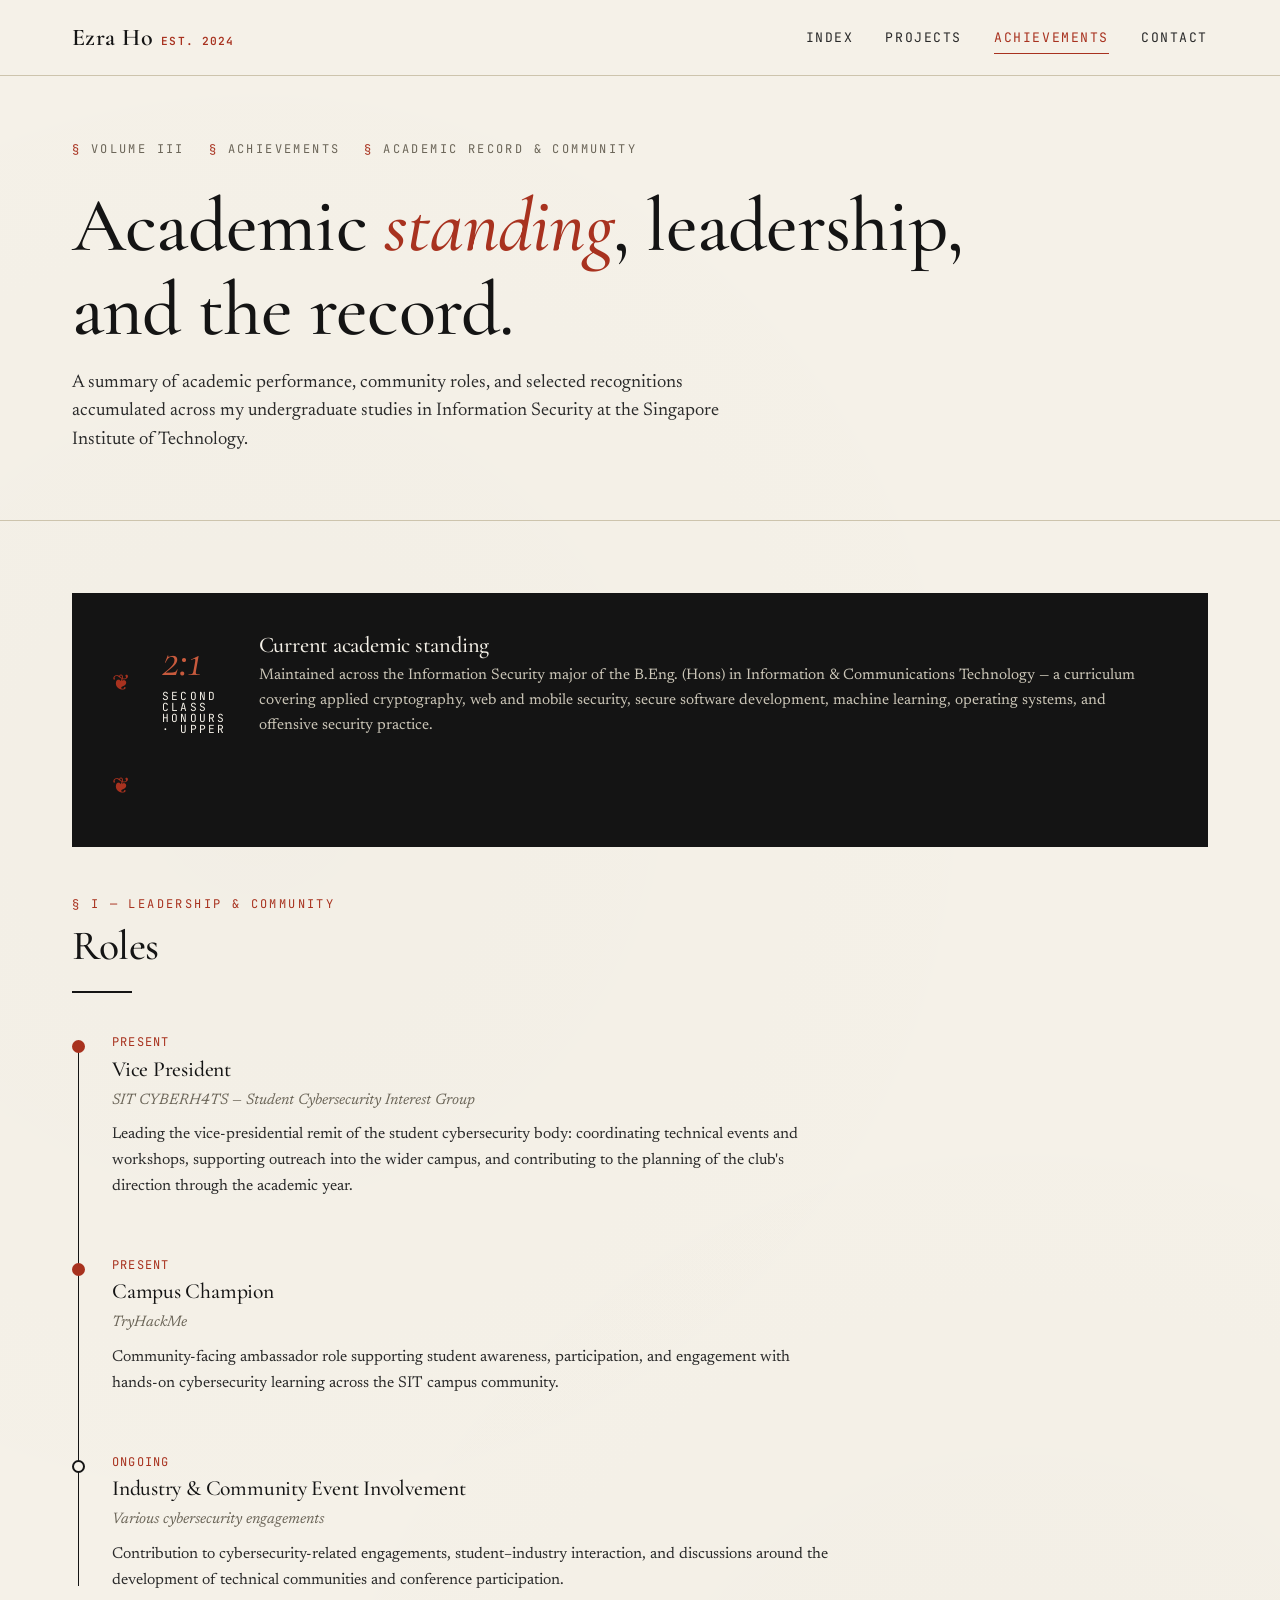
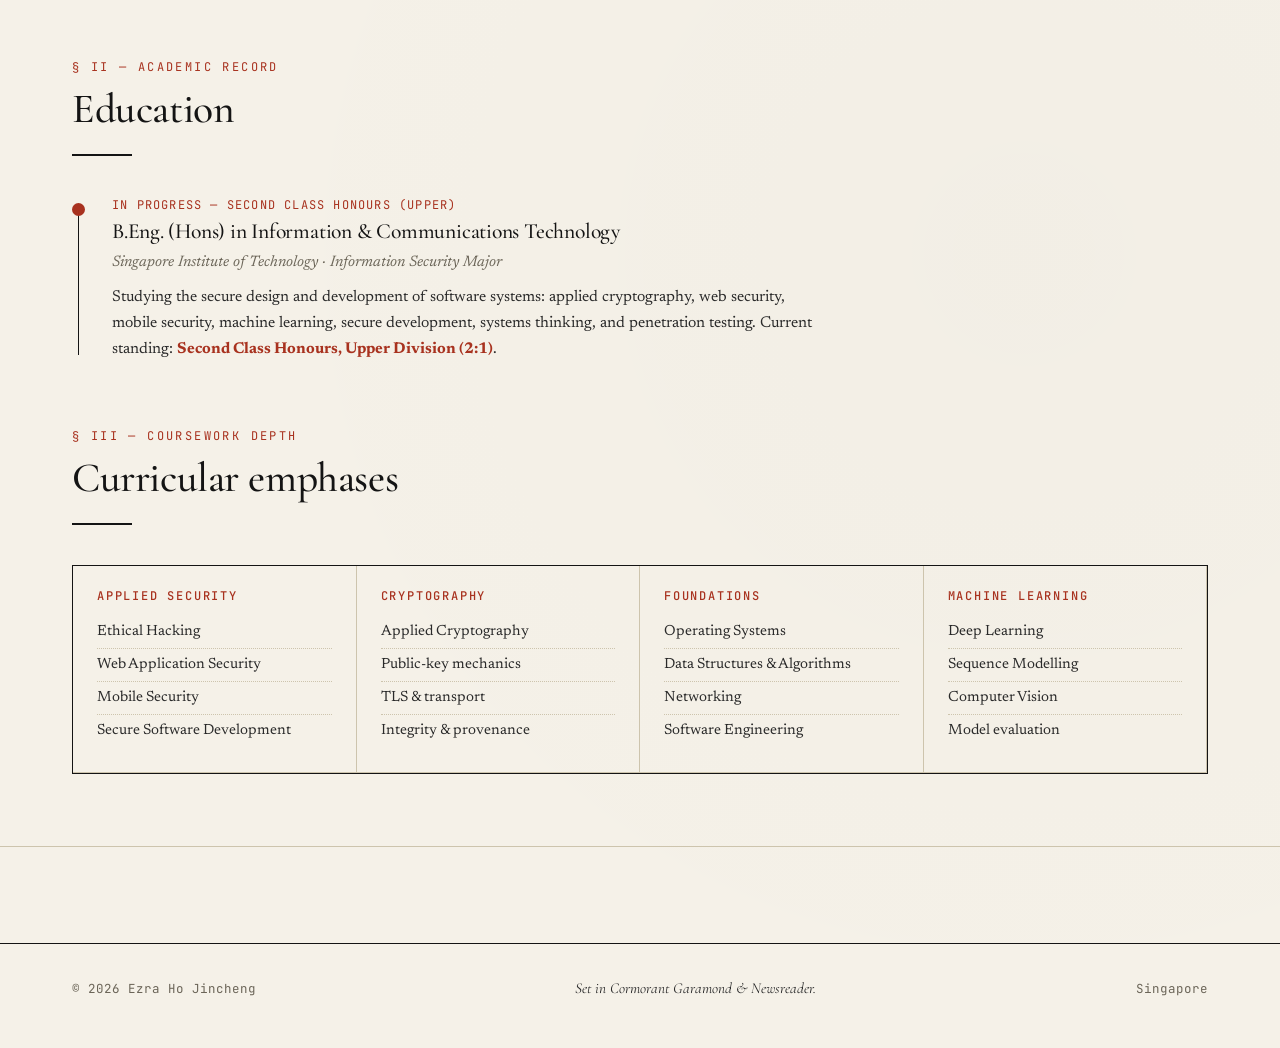
==== achievements.html @ 15d14b70 "Add files via upload" ====
<!DOCTYPE html>
<html lang="en">
<head>
  <meta charset="UTF-8" />
  <meta name="viewport" content="width=device-width, initial-scale=1.0" />
  <title>Achievements — Ezra Ho Jincheng</title>
  <meta name="description" content="Academic record, leadership roles, and community involvement — Ezra Ho Jincheng, Information Security undergraduate at the Singapore Institute of Technology." />

  <link rel="preconnect" href="https://fonts.googleapis.com">
  <link rel="preconnect" href="https://fonts.gstatic.com" crossorigin>
  <link href="https://fonts.googleapis.com/css2?family=Cormorant+Garamond:ital,wght@0,400;0,500;0,600;1,400;1,500&family=Newsreader:ital,wght@0,400;0,500;1,400&family=JetBrains+Mono:wght@400;500&display=swap" rel="stylesheet">
  <link rel="stylesheet" href="styles.css" />
</head>
<body>

  <header class="site-header">
    <div class="nav-wrap">
      <a class="brand" href="index.html">
        Ezra Ho <span class="brand-mark">EST. 2024</span>
      </a>
      <button class="nav-toggle" aria-label="Toggle navigation">MENU</button>
      <nav class="site-nav" id="siteNav">
        <a href="index.html">Index</a>
        <a href="projects.html">Projects</a>
        <a href="achievements.html" class="active">Achievements</a>
        <a href="contact.html">Contact</a>
      </nav>
    </div>
  </header>

  <main>

    <section class="page-top">
      <div class="container">
        <div class="meta rise rise-1">
          <span>Volume III</span>
          <span>Achievements</span>
          <span>Academic Record &amp; Community</span>
        </div>
        <h1 class="rise rise-2">Academic <em style="color:var(--accent);font-style:italic;">standing</em>, leadership, and the record.</h1>
        <p class="lede rise rise-3">
          A summary of academic performance, community roles, and selected recognitions accumulated across my undergraduate studies in Information Security at the Singapore Institute of Technology.
        </p>
      </div>
    </section>

    <section class="section">
      <div class="container">

        <div class="honours rise rise-1">
          <div class="grade">
            2:1
            <small>Second Class Honours · Upper</small>
          </div>
          <div class="honours-copy">
            <h3>Current academic standing</h3>
            <p>Maintained across the Information Security major of the B.Eng. (Hons) in Information &amp; Communications Technology — a curriculum covering applied cryptography, web and mobile security, secure software development, machine learning, operating systems, and offensive security practice.</p>
          </div>
        </div>

        <div class="section-heading" style="margin-top:3rem;">
          <p class="section-label">§ I — Leadership &amp; Community</p>
          <h2>Roles</h2>
          <div class="rule"></div>
        </div>

        <div class="timeline">

          <article class="timeline-item accent">
            <p class="date">Present</p>
            <h3>Vice President</h3>
            <p class="org">SIT CYBERH4TS — Student Cybersecurity Interest Group</p>
            <p>Leading the vice-presidential remit of the student cybersecurity body: coordinating technical events and workshops, supporting outreach into the wider campus, and contributing to the planning of the club's direction through the academic year.</p>
          </article>

          <article class="timeline-item accent">
            <p class="date">Present</p>
            <h3>Campus Champion</h3>
            <p class="org">TryHackMe</p>
            <p>Community-facing ambassador role supporting student awareness, participation, and engagement with hands-on cybersecurity learning across the SIT campus community.</p>
          </article>

          <article class="timeline-item">
            <p class="date">Ongoing</p>
            <h3>Industry &amp; Community Event Involvement</h3>
            <p class="org">Various cybersecurity engagements</p>
            <p>Contribution to cybersecurity-related engagements, student–industry interaction, and discussions around the development of technical communities and conference participation.</p>
          </article>

        </div>

        <div class="section-heading" style="margin-top:4rem;">
          <p class="section-label">§ II — Academic Record</p>
          <h2>Education</h2>
          <div class="rule"></div>
        </div>

        <div class="timeline">

          <article class="timeline-item accent">
            <p class="date">In progress — Second Class Honours (Upper)</p>
            <h3>B.Eng. (Hons) in Information &amp; Communications Technology</h3>
            <p class="org">Singapore Institute of Technology · Information Security Major</p>
            <p>Studying the secure design and development of software systems: applied cryptography, web security, mobile security, machine learning, secure development, systems thinking, and penetration testing. Current standing: <strong style="color:var(--accent);">Second Class Honours, Upper Division (2:1)</strong>.</p>
          </article>

        </div>

        <div class="section-heading" style="margin-top:4rem;">
          <p class="section-label">§ III — Coursework Depth</p>
          <h2>Curricular emphases</h2>
          <div class="rule"></div>
        </div>

        <div class="skills-grid">
          <div class="skill-block">
            <h4>Applied Security</h4>
            <ul>
              <li>Ethical Hacking</li>
              <li>Web Application Security</li>
              <li>Mobile Security</li>
              <li>Secure Software Development</li>
            </ul>
          </div>
          <div class="skill-block">
            <h4>Cryptography</h4>
            <ul>
              <li>Applied Cryptography</li>
              <li>Public-key mechanics</li>
              <li>TLS &amp; transport</li>
              <li>Integrity &amp; provenance</li>
            </ul>
          </div>
          <div class="skill-block">
            <h4>Foundations</h4>
            <ul>
              <li>Operating Systems</li>
              <li>Data Structures &amp; Algorithms</li>
              <li>Networking</li>
              <li>Software Engineering</li>
            </ul>
          </div>
          <div class="skill-block">
            <h4>Machine Learning</h4>
            <ul>
              <li>Deep Learning</li>
              <li>Sequence Modelling</li>
              <li>Computer Vision</li>
              <li>Model evaluation</li>
            </ul>
          </div>
        </div>

      </div>
    </section>

  </main>

  <footer class="site-footer">
    <div class="footer-wrap">
      <p>© <span id="year"></span> Ezra Ho Jincheng</p>
      <p class="cite">Set in Cormorant Garamond &amp; Newsreader.</p>
      <p>Singapore</p>
    </div>
  </footer>

  <script src="script.js"></script>
</body>
</html>
---- styles.css ----
/* ============================================================
   Ezra Ho Jincheng — Academic Portfolio
   Editorial / research-journal aesthetic
   ============================================================ */

:root {
  /* Palette — warm paper, deep ink, one sharp accent */
  --paper:        #f5f1e8;
  --paper-soft:   #ebe5d4;
  --ink:          #141414;
  --ink-soft:     #2a2a2a;
  --muted:        #6b6558;
  --rule:         #cdc4ad;
  --accent:       #a8321f;   /* oxblood / library-stamp red */
  --accent-soft:  #c85a3d;
  --highlight:    #e8dcc0;

  /* Type */
  --f-display: "Cormorant Garamond", "EB Garamond", Georgia, serif;
  --f-body:    "Newsreader", "Source Serif Pro", Georgia, serif;
  --f-mono:    "JetBrains Mono", "IBM Plex Mono", ui-monospace, monospace;

  --maxw: 1200px;
}

/* ----- Reset ----- */
*, *::before, *::after { box-sizing: border-box; }
html { scroll-behavior: smooth; }
body {
  margin: 0;
  background: var(--paper);
  color: var(--ink);
  font-family: var(--f-body);
  font-size: 17px;
  line-height: 1.65;
  -webkit-font-smoothing: antialiased;
  text-rendering: optimizeLegibility;
  /* subtle paper grain */
  background-image:
    radial-gradient(circle at 20% 30%, rgba(0,0,0,0.012) 0%, transparent 40%),
    radial-gradient(circle at 80% 70%, rgba(0,0,0,0.012) 0%, transparent 40%);
}

a { color: var(--ink); text-decoration: none; }
a:hover { color: var(--accent); }

h1, h2, h3, h4 {
  font-family: var(--f-display);
  font-weight: 500;
  letter-spacing: -0.01em;
  line-height: 1.1;
  margin: 0 0 0.5em;
}
h1 { font-size: clamp(2.6rem, 6vw, 4.8rem); }
h2 { font-size: clamp(1.9rem, 3.5vw, 2.6rem); }
h3 { font-size: 1.35rem; }

p { margin: 0 0 1em; }

.container {
  max-width: var(--maxw);
  margin: 0 auto;
  padding: 0 2rem;
}

/* ----- Header / Nav ----- */
.site-header {
  border-bottom: 1px solid var(--rule);
  background: var(--paper);
  position: sticky;
  top: 0;
  z-index: 50;
  backdrop-filter: saturate(1.1);
}
.nav-wrap {
  display: flex;
  align-items: center;
  justify-content: space-between;
  padding: 1.1rem 2rem;
  max-width: var(--maxw);
  margin: 0 auto;
}
.brand {
  font-family: var(--f-display);
  font-size: 1.5rem;
  font-weight: 600;
  letter-spacing: 0.02em;
  display: flex;
  align-items: baseline;
  gap: 0.5rem;
}
.brand .brand-mark {
  font-family: var(--f-mono);
  font-size: 0.7rem;
  color: var(--accent);
  letter-spacing: 0.1em;
  text-transform: uppercase;
}
.site-nav {
  display: flex;
  gap: 2rem;
  font-family: var(--f-mono);
  font-size: 0.82rem;
  text-transform: uppercase;
  letter-spacing: 0.12em;
}
.site-nav a {
  position: relative;
  padding: 0.25rem 0;
  color: var(--ink-soft);
  transition: color 0.2s;
}
.site-nav a::after {
  content: "";
  position: absolute;
  left: 0; right: 0; bottom: -2px;
  height: 1px;
  background: var(--accent);
  transform: scaleX(0);
  transform-origin: left;
  transition: transform 0.25s ease;
}
.site-nav a:hover::after,
.site-nav a.active::after { transform: scaleX(1); }
.site-nav a.active { color: var(--accent); }

.nav-toggle {
  display: none;
  background: none;
  border: 1px solid var(--rule);
  font-family: var(--f-mono);
  font-size: 0.75rem;
  padding: 0.4rem 0.7rem;
  cursor: pointer;
  color: var(--ink);
}

/* ----- Page frame with marginalia ----- */
main { padding-bottom: 6rem; }

.page-top {
  border-bottom: 1px solid var(--rule);
  padding: 4rem 0 3rem;
}
.page-top .meta {
  font-family: var(--f-mono);
  font-size: 0.75rem;
  text-transform: uppercase;
  letter-spacing: 0.2em;
  color: var(--muted);
  margin-bottom: 1.5rem;
  display: flex;
  gap: 1.5rem;
  flex-wrap: wrap;
}
.page-top .meta span::before {
  content: "§ ";
  color: var(--accent);
}
.page-top h1 {
  max-width: 900px;
  margin-bottom: 1rem;
}
.page-top .lede {
  max-width: 700px;
  font-size: 1.15rem;
  color: var(--ink-soft);
  line-height: 1.55;
}

/* ----- Hero (home page) ----- */
.hero {
  padding: 5rem 0 4rem;
  border-bottom: 1px solid var(--rule);
  position: relative;
  overflow: hidden;
}
.hero::before {
  content: "";
  position: absolute;
  top: 2rem; right: -120px;
  width: 500px; height: 500px;
  background:
    repeating-linear-gradient(
      45deg,
      transparent 0 14px,
      rgba(168, 50, 31, 0.04) 14px 15px
    );
  pointer-events: none;
  z-index: 0;
}
.hero-grid {
  display: grid;
  grid-template-columns: 1.4fr 1fr;
  gap: 4rem;
  align-items: start;
  position: relative;
  z-index: 1;
}
.eyebrow {
  font-family: var(--f-mono);
  font-size: 0.78rem;
  letter-spacing: 0.2em;
  text-transform: uppercase;
  color: var(--accent);
  margin-bottom: 1.5rem;
}
.eyebrow::before {
  content: "— ";
}
.hero h1 {
  margin-bottom: 1.5rem;
  font-weight: 500;
}
.hero h1 em {
  font-style: italic;
  color: var(--accent);
  font-weight: 400;
}
.hero-copy {
  font-size: 1.15rem;
  color: var(--ink-soft);
  max-width: 580px;
  line-height: 1.6;
}
.hero-actions {
  display: flex;
  gap: 0.75rem;
  margin: 2rem 0 2.5rem;
  flex-wrap: wrap;
}

/* ----- Hero side card (specimen sheet) ----- */
.specimen {
  border: 1px solid var(--ink);
  background: var(--paper-soft);
  padding: 2rem;
  position: relative;
  box-shadow: 8px 8px 0 var(--ink);
}
.specimen::before {
  content: "EXHIBIT A";
  position: absolute;
  top: -1px; left: -1px;
  background: var(--ink);
  color: var(--paper);
  font-family: var(--f-mono);
  font-size: 0.7rem;
  letter-spacing: 0.15em;
  padding: 0.35rem 0.8rem;
}
.specimen dl {
  margin: 1.5rem 0 0;
  display: grid;
  grid-template-columns: auto 1fr;
  gap: 0.7rem 1.25rem;
  font-size: 0.92rem;
}
.specimen dt {
  font-family: var(--f-mono);
  font-size: 0.72rem;
  text-transform: uppercase;
  letter-spacing: 0.12em;
  color: var(--muted);
  padding-top: 0.2rem;
}
.specimen dd {
  margin: 0;
  color: var(--ink-soft);
  border-bottom: 1px dotted var(--rule);
  padding-bottom: 0.6rem;
}
.specimen dd:last-child { border-bottom: none; }
.specimen h3 {
  font-family: var(--f-display);
  font-weight: 500;
  font-style: italic;
  margin-bottom: 0.2rem;
}
.specimen .initials {
  font-family: var(--f-display);
  font-size: 3.5rem;
  line-height: 1;
  font-weight: 500;
  color: var(--accent);
  letter-spacing: -0.02em;
}

/* ----- Buttons ----- */
.btn {
  display: inline-flex;
  align-items: center;
  gap: 0.5rem;
  padding: 0.75rem 1.3rem;
  font-family: var(--f-mono);
  font-size: 0.82rem;
  letter-spacing: 0.1em;
  text-transform: uppercase;
  border: 1px solid var(--ink);
  transition: all 0.2s ease;
  cursor: pointer;
}
.btn-primary {
  background: var(--ink);
  color: var(--paper);
}
.btn-primary:hover {
  background: var(--accent);
  border-color: var(--accent);
  color: var(--paper);
  transform: translate(-2px, -2px);
  box-shadow: 4px 4px 0 var(--ink);
}
.btn-secondary {
  background: transparent;
  color: var(--ink);
}
.btn-secondary:hover {
  background: var(--ink);
  color: var(--paper);
  transform: translate(-2px, -2px);
  box-shadow: 4px 4px 0 var(--accent);
}
.btn-arrow::after {
  content: "→";
  font-family: var(--f-body);
}

/* ----- Section utility ----- */
.section {
  padding: 4.5rem 0;
  border-bottom: 1px solid var(--rule);
}
.section.no-rule { border-bottom: none; }
.section-label {
  font-family: var(--f-mono);
  font-size: 0.75rem;
  text-transform: uppercase;
  letter-spacing: 0.2em;
  color: var(--accent);
  margin-bottom: 0.6rem;
}
.section-heading {
  margin-bottom: 2.5rem;
  max-width: 800px;
}
.section-heading .rule {
  width: 60px;
  height: 2px;
  background: var(--ink);
  margin: 1.25rem 0;
}

/* ----- Two column articles ----- */
.two-col {
  display: grid;
  grid-template-columns: 220px 1fr;
  gap: 3rem;
  align-items: start;
}
.two-col .col-label {
  position: sticky;
  top: 6rem;
}
.two-col .col-label .section-label { margin-bottom: 0.4rem; }
.two-col .col-label h2 { font-size: 1.8rem; }
.two-col p:last-child { margin-bottom: 0; }

/* ----- Highlights strip ----- */
.highlights {
  display: grid;
  grid-template-columns: repeat(3, 1fr);
  gap: 0;
  border-top: 1px solid var(--ink);
  border-bottom: 1px solid var(--ink);
  margin: 3rem 0 0;
}
.highlight-item {
  padding: 1.75rem 1.5rem;
  border-right: 1px solid var(--rule);
  position: relative;
}
.highlight-item:last-child { border-right: none; }
.highlight-item .num {
  font-family: var(--f-mono);
  font-size: 0.7rem;
  color: var(--accent);
  letter-spacing: 0.15em;
  display: block;
  margin-bottom: 0.5rem;
}
.highlight-item h3 {
  font-family: var(--f-display);
  font-size: 1.2rem;
  font-weight: 500;
  margin-bottom: 0.25rem;
}
.highlight-item p {
  font-size: 0.92rem;
  color: var(--muted);
  margin: 0;
}

/* ----- Projects ----- */
.project-list {
  display: flex;
  flex-direction: column;
}
.project-row {
  display: grid;
  grid-template-columns: 60px 1fr auto;
  gap: 2rem;
  padding: 2rem 0;
  border-bottom: 1px solid var(--rule);
  align-items: baseline;
  transition: background 0.25s ease;
  position: relative;
}
.project-row:hover {
  background: linear-gradient(to right, var(--highlight) 0%, transparent 80%);
}
.project-row:hover .project-title { color: var(--accent); }
.project-row .num {
  font-family: var(--f-mono);
  font-size: 0.8rem;
  color: var(--muted);
  letter-spacing: 0.1em;
}
.project-title {
  font-family: var(--f-display);
  font-size: 1.7rem;
  font-weight: 500;
  margin-bottom: 0.4rem;
  transition: color 0.2s;
}
.project-title .featured-mark {
  font-family: var(--f-mono);
  font-size: 0.65rem;
  letter-spacing: 0.15em;
  color: var(--accent);
  background: var(--highlight);
  padding: 0.2rem 0.55rem;
  vertical-align: middle;
  margin-left: 0.5rem;
  border: 1px solid var(--accent);
}
.project-desc {
  color: var(--ink-soft);
  font-size: 0.98rem;
  max-width: 780px;
  margin-bottom: 0.8rem;
  line-height: 1.55;
}
.project-tags {
  display: flex;
  flex-wrap: wrap;
  gap: 0.4rem;
  font-family: var(--f-mono);
  font-size: 0.72rem;
  color: var(--muted);
  text-transform: uppercase;
  letter-spacing: 0.08em;
}
.project-tags span::before {
  content: "#";
  color: var(--accent);
  margin-right: 0.1rem;
}
.project-year {
  font-family: var(--f-mono);
  font-size: 0.8rem;
  color: var(--muted);
  letter-spacing: 0.1em;
  white-space: nowrap;
}

/* ----- Filter bar (projects page) ----- */
.filter-bar {
  display: flex;
  flex-wrap: wrap;
  gap: 0.5rem;
  margin-bottom: 2.5rem;
  padding: 1rem 0;
  border-top: 1px solid var(--rule);
  border-bottom: 1px solid var(--rule);
  align-items: center;
}
.filter-bar .filter-label {
  font-family: var(--f-mono);
  font-size: 0.7rem;
  color: var(--muted);
  letter-spacing: 0.15em;
  text-transform: uppercase;
  margin-right: 0.5rem;
}
.filter-btn {
  font-family: var(--f-mono);
  font-size: 0.75rem;
  letter-spacing: 0.08em;
  text-transform: uppercase;
  background: transparent;
  border: 1px solid var(--rule);
  padding: 0.35rem 0.75rem;
  color: var(--ink-soft);
  cursor: pointer;
  transition: all 0.18s;
}
.filter-btn:hover { border-color: var(--ink); }
.filter-btn.active {
  background: var(--ink);
  color: var(--paper);
  border-color: var(--ink);
}

/* ----- Timeline / Achievements ----- */
.timeline {
  position: relative;
  padding-left: 2.5rem;
}
.timeline::before {
  content: "";
  position: absolute;
  left: 6px;
  top: 0.5rem;
  bottom: 0.5rem;
  width: 1px;
  background: var(--ink);
}
.timeline-item {
  position: relative;
  padding-bottom: 2.5rem;
}
.timeline-item:last-child { padding-bottom: 0; }
.timeline-item::before {
  content: "";
  position: absolute;
  left: -2.5rem;
  top: 0.45rem;
  width: 13px;
  height: 13px;
  background: var(--paper);
  border: 2px solid var(--ink);
  border-radius: 50%;
}
.timeline-item.accent::before {
  background: var(--accent);
  border-color: var(--accent);
}
.timeline-item .date {
  font-family: var(--f-mono);
  font-size: 0.75rem;
  letter-spacing: 0.1em;
  color: var(--accent);
  text-transform: uppercase;
  margin-bottom: 0.3rem;
}
.timeline-item h3 {
  font-family: var(--f-display);
  font-weight: 500;
  margin-bottom: 0.4rem;
}
.timeline-item .org {
  font-style: italic;
  color: var(--muted);
  font-size: 0.95rem;
  margin-bottom: 0.6rem;
}
.timeline-item p {
  color: var(--ink-soft);
  max-width: 720px;
  font-size: 0.98rem;
}

/* ----- Honours banner ----- */
.honours {
  background: var(--ink);
  color: var(--paper);
  padding: 2.5rem;
  position: relative;
  margin: 0 0 3rem;
  display: grid;
  grid-template-columns: auto 1fr auto;
  gap: 2rem;
  align-items: center;
}
.honours::before,
.honours::after {
  content: "❦";
  color: var(--accent);
  font-size: 1.4rem;
}
.honours .grade {
  font-family: var(--f-display);
  font-size: 3rem;
  font-style: italic;
  line-height: 1;
  color: var(--accent-soft);
}
.honours .grade small {
  display: block;
  font-family: var(--f-mono);
  font-size: 0.7rem;
  letter-spacing: 0.2em;
  color: var(--paper);
  text-transform: uppercase;
  margin-top: 0.4rem;
  font-style: normal;
}
.honours-copy h3 {
  color: var(--paper);
  margin-bottom: 0.3rem;
  font-size: 1.4rem;
}
.honours-copy p {
  margin: 0;
  color: var(--paper-soft);
  opacity: 0.85;
  font-size: 0.95rem;
}

/* ----- Skills / Focus areas ----- */
.skills-grid {
  display: grid;
  grid-template-columns: repeat(auto-fit, minmax(240px, 1fr));
  gap: 0;
  border: 1px solid var(--ink);
  margin-top: 2rem;
}
.skill-block {
  padding: 1.5rem;
  border-right: 1px solid var(--rule);
  border-bottom: 1px solid var(--rule);
}
.skill-block h4 {
  font-family: var(--f-mono);
  font-size: 0.75rem;
  letter-spacing: 0.15em;
  text-transform: uppercase;
  color: var(--accent);
  margin-bottom: 0.8rem;
}
.skill-block ul {
  list-style: none;
  margin: 0;
  padding: 0;
  font-size: 0.92rem;
  color: var(--ink-soft);
}
.skill-block li {
  padding: 0.25rem 0;
  border-bottom: 1px dotted var(--rule);
}
.skill-block li:last-child { border-bottom: none; }

/* ----- Contact ----- */
.contact-grid {
  display: grid;
  grid-template-columns: 1fr 1fr;
  gap: 0;
  border: 1px solid var(--ink);
  margin-top: 2rem;
}
.contact-card {
  padding: 2.5rem;
  border-right: 1px solid var(--ink);
  position: relative;
  transition: background 0.2s;
}
.contact-card:last-child { border-right: none; }
.contact-card:hover { background: var(--paper-soft); }
.contact-card .platform {
  font-family: var(--f-mono);
  font-size: 0.72rem;
  letter-spacing: 0.2em;
  text-transform: uppercase;
  color: var(--accent);
  margin-bottom: 0.8rem;
}
.contact-card h3 {
  font-family: var(--f-display);
  font-size: 1.6rem;
  font-style: italic;
  font-weight: 500;
  margin-bottom: 0.5rem;
}
.contact-card .handle {
  font-family: var(--f-mono);
  font-size: 0.9rem;
  color: var(--ink-soft);
  margin-bottom: 1.5rem;
}
.contact-card:hover h3 { color: var(--accent); }

/* ----- Footer ----- */
.site-footer {
  border-top: 1px solid var(--ink);
  padding: 2rem 0;
  background: var(--paper);
}
.footer-wrap {
  display: flex;
  justify-content: space-between;
  align-items: center;
  padding: 0 2rem;
  max-width: var(--maxw);
  margin: 0 auto;
  font-family: var(--f-mono);
  font-size: 0.78rem;
  color: var(--muted);
  letter-spacing: 0.08em;
  flex-wrap: wrap;
  gap: 1rem;
}
.footer-wrap .cite {
  font-family: var(--f-display);
  font-style: italic;
  color: var(--ink-soft);
  font-size: 0.95rem;
  letter-spacing: normal;
}

/* ----- Entrance animation ----- */
@keyframes rise {
  from { opacity: 0; transform: translateY(14px); }
  to { opacity: 1; transform: translateY(0); }
}
.rise { animation: rise 0.7s cubic-bezier(.2,.6,.2,1) both; }
.rise-1 { animation-delay: 0.05s; }
.rise-2 { animation-delay: 0.15s; }
.rise-3 { animation-delay: 0.25s; }
.rise-4 { animation-delay: 0.35s; }
.rise-5 { animation-delay: 0.45s; }

/* ----- Responsive ----- */
@media (max-width: 860px) {
  body { font-size: 16px; }
  .container { padding: 0 1.25rem; }
  .nav-wrap { padding: 1rem 1.25rem; }

  .site-nav {
    position: absolute;
    top: 100%; left: 0; right: 0;
    flex-direction: column;
    gap: 0;
    background: var(--paper);
    border-bottom: 1px solid var(--rule);
    padding: 0.5rem 1.25rem;
    max-height: 0;
    overflow: hidden;
    transition: max-height 0.25s ease;
  }
  .site-nav.open { max-height: 400px; padding: 1rem 1.25rem; }
  .site-nav a { padding: 0.7rem 0; border-bottom: 1px dotted var(--rule); }
  .site-nav a:last-child { border-bottom: none; }
  .nav-toggle { display: block; }

  .hero-grid { grid-template-columns: 1fr; gap: 2.5rem; }
  .hero { padding: 3rem 0 2.5rem; }

  .two-col { grid-template-columns: 1fr; gap: 1.5rem; }
  .two-col .col-label { position: static; }

  .highlights { grid-template-columns: 1fr; }
  .highlight-item { border-right: none; border-bottom: 1px solid var(--rule); }
  .highlight-item:last-child { border-bottom: none; }

  .project-row { grid-template-columns: 40px 1fr; gap: 1rem; padding: 1.5rem 0; }
  .project-year { grid-column: 2; }
  .project-title { font-size: 1.35rem; }

  .honours { grid-template-columns: 1fr; text-align: left; padding: 1.8rem; }
  .honours::before, .honours::after { display: none; }
  .honours .grade { font-size: 2.4rem; }

  .contact-grid { grid-template-columns: 1fr; }
  .contact-card { border-right: none; border-bottom: 1px solid var(--ink); }
  .contact-card:last-child { border-bottom: none; }

  .timeline { padding-left: 1.8rem; }
  .timeline-item::before { left: -1.8rem; }

  .page-top { padding: 2.5rem 0 2rem; }
  .section { padding: 3rem 0; }

  .specimen { box-shadow: 5px 5px 0 var(--ink); }
}
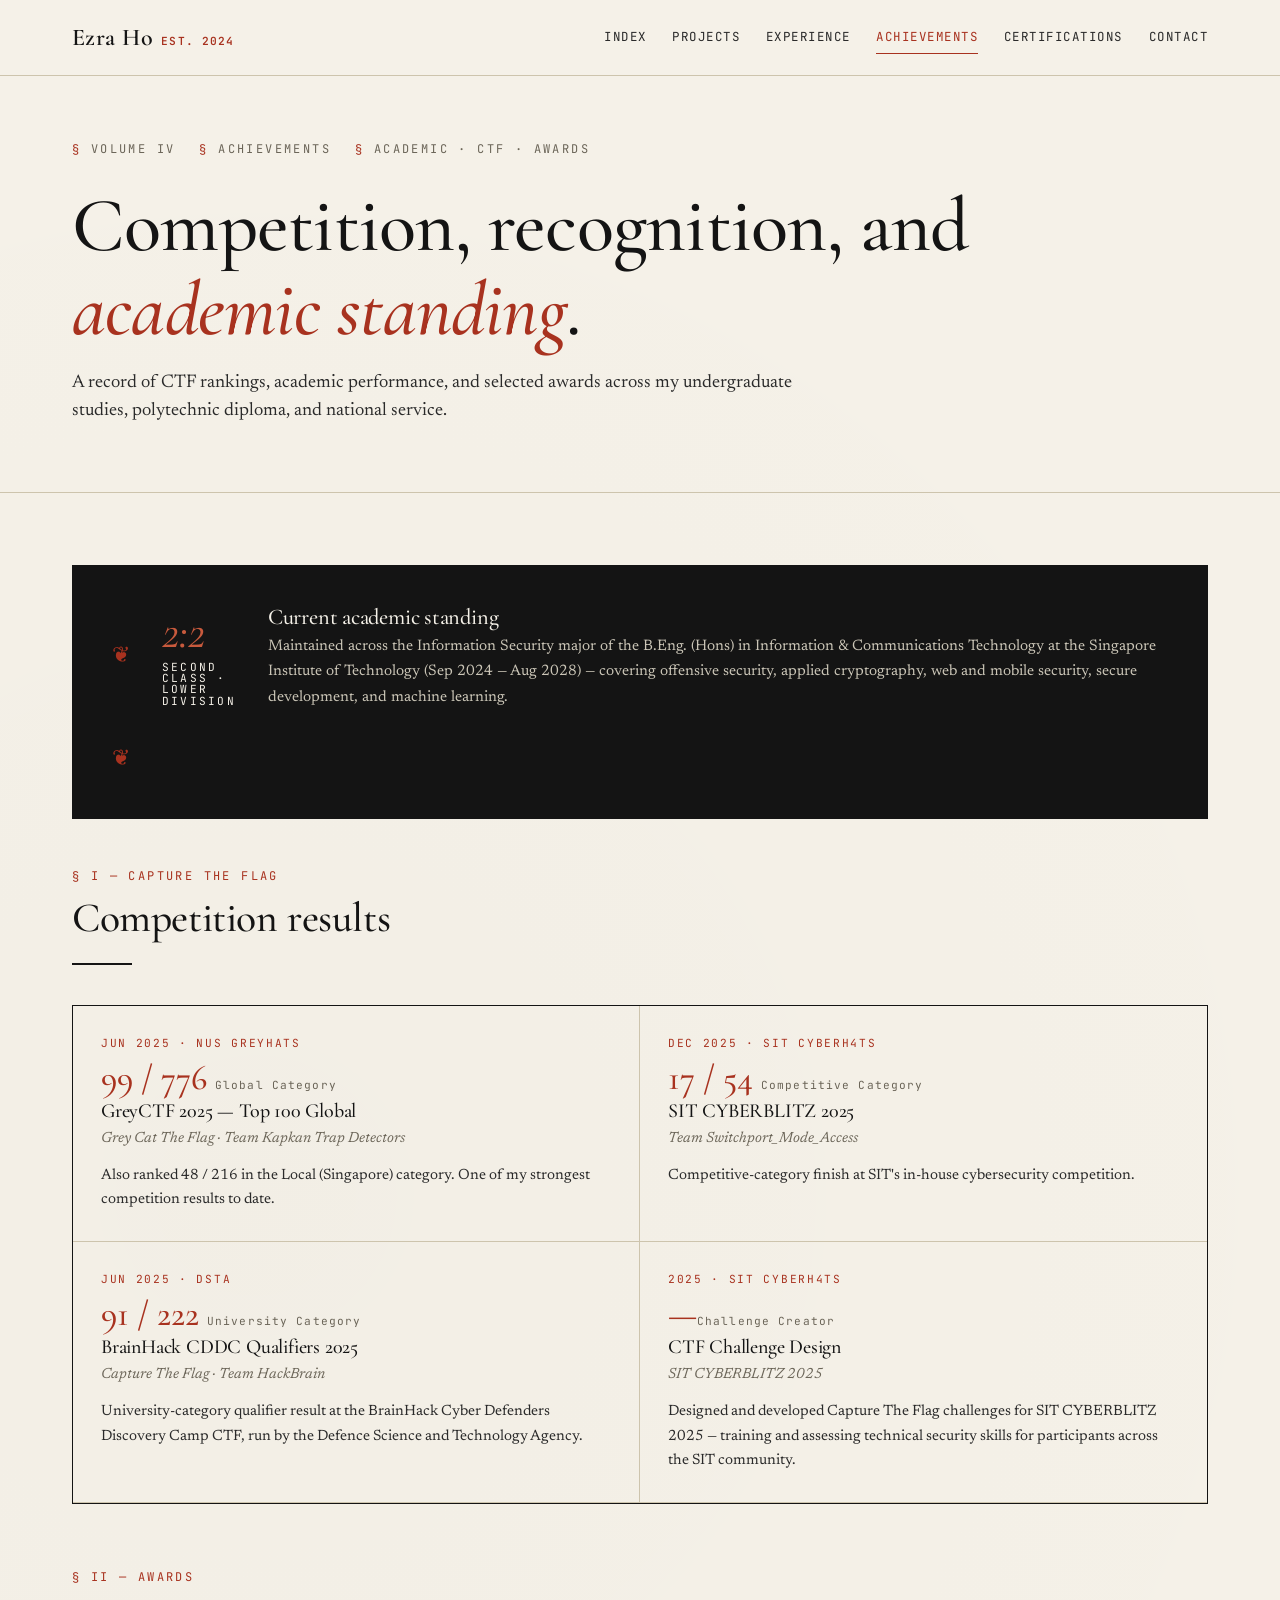
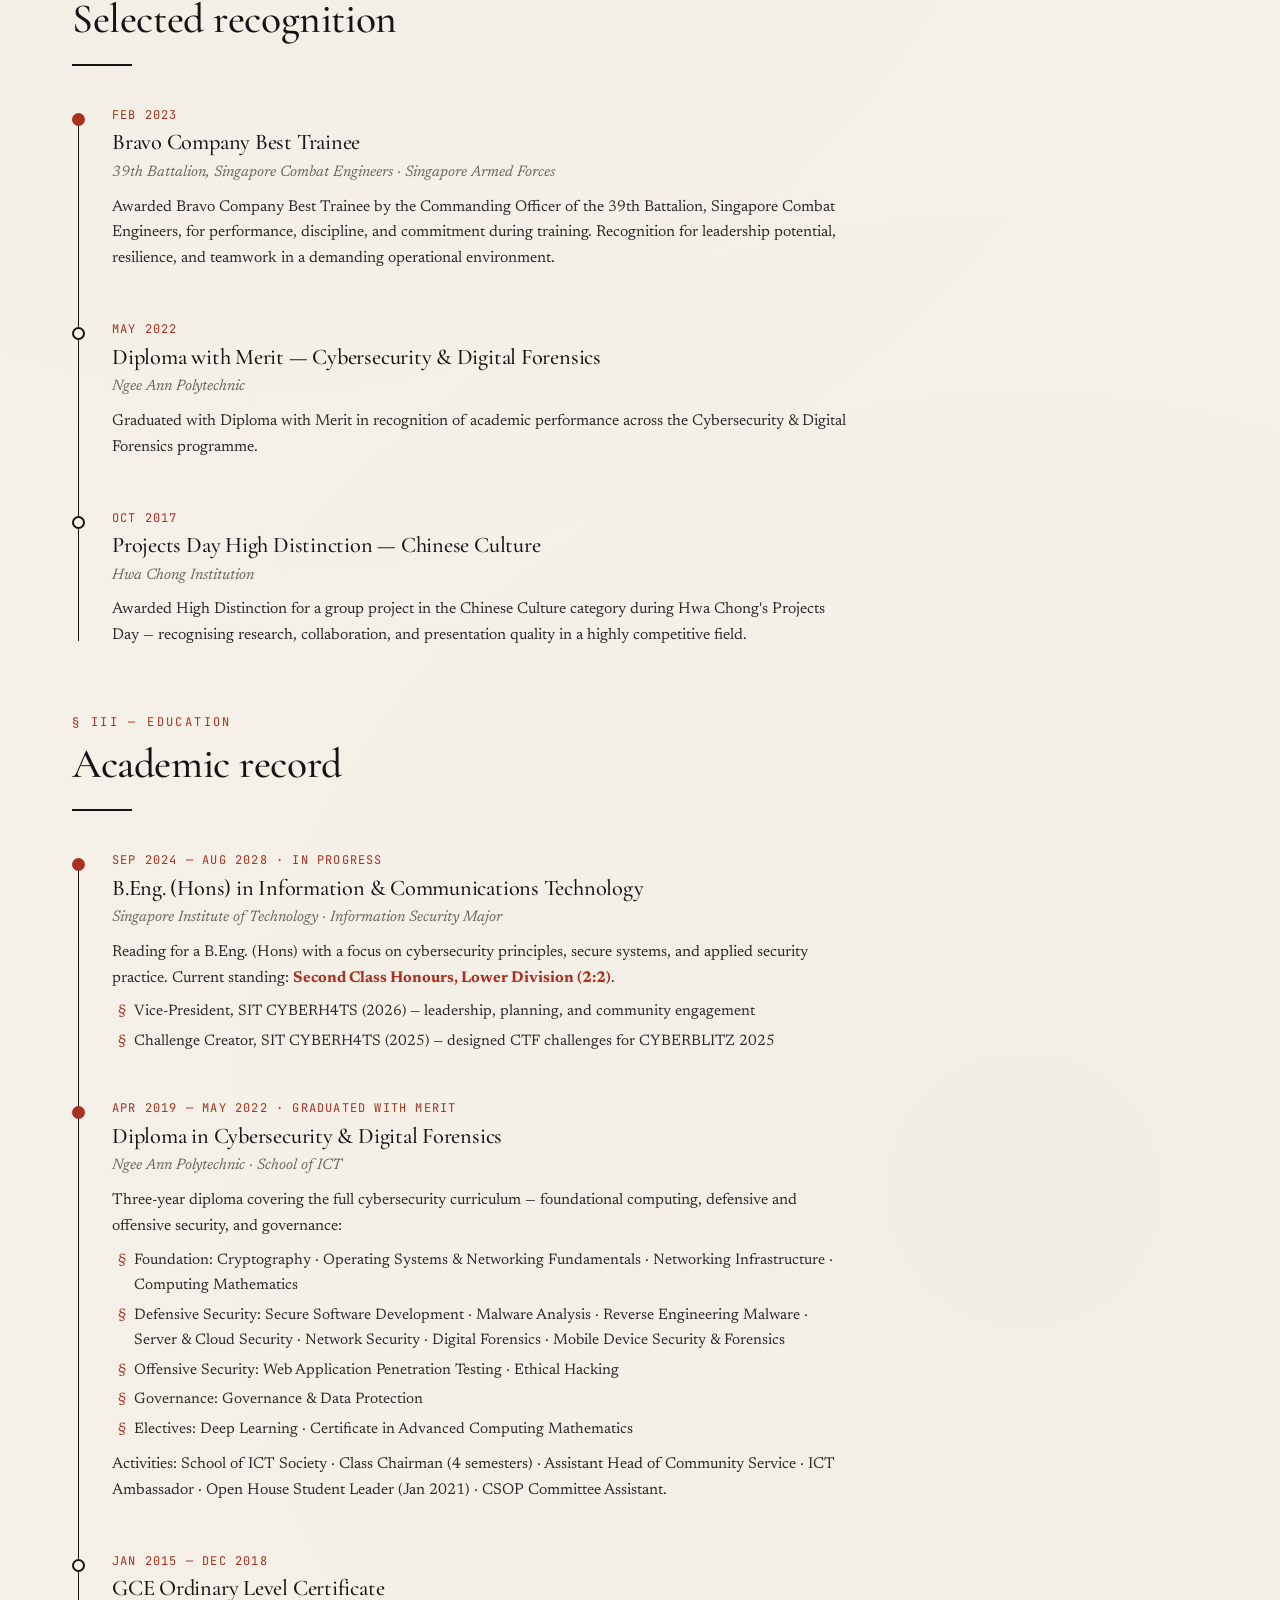
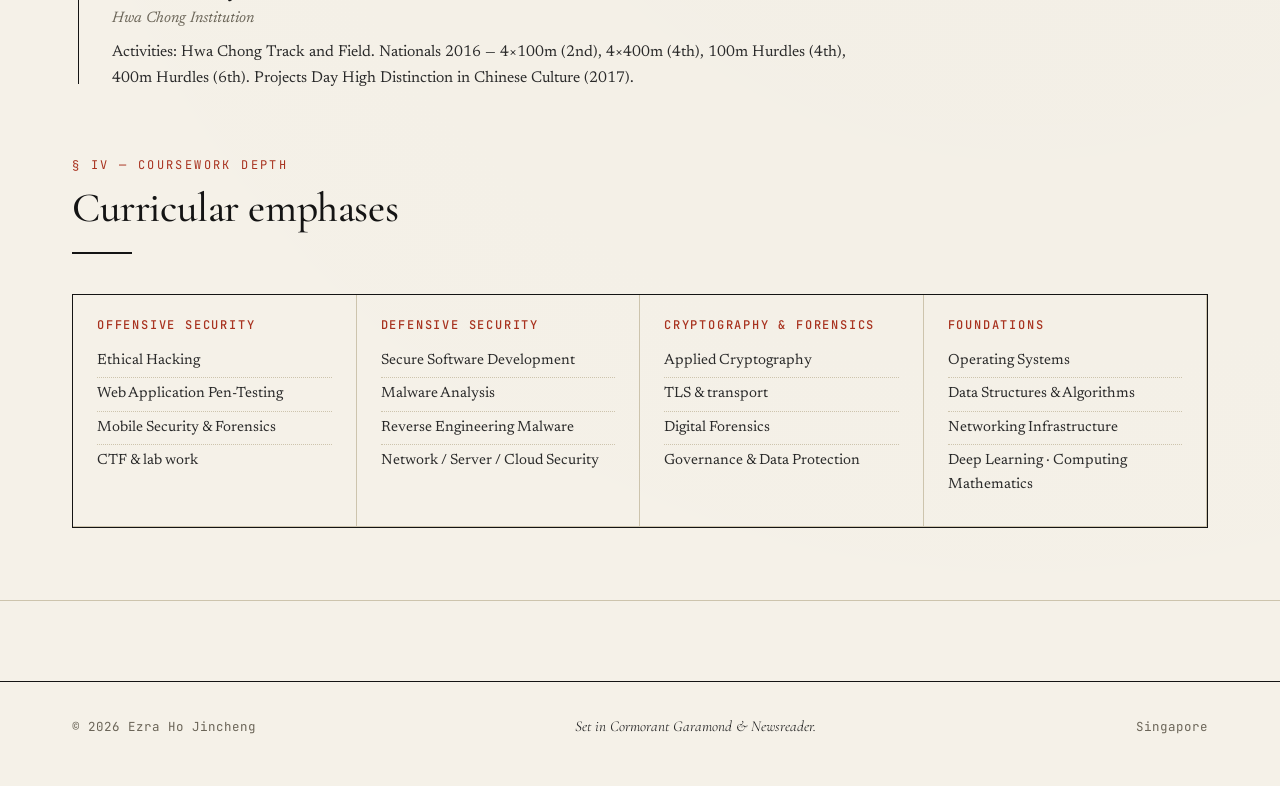
==== commit d40db7c5: "Add files via upload" ====
--- a/achievements.html
+++ b/achievements.html
@@ -4,7 +4,7 @@
   <meta charset="UTF-8" />
   <meta name="viewport" content="width=device-width, initial-scale=1.0" />
   <title>Achievements — Ezra Ho Jincheng</title>
-  <meta name="description" content="Academic record, leadership roles, and community involvement — Ezra Ho Jincheng, Information Security undergraduate at the Singapore Institute of Technology." />
+  <meta name="description" content="CTF rankings, academic record, and awards — Ezra Ho Jincheng. GreyCTF 2025 Top 100 Global, BrainHack CDDC, SIT CYBERBLITZ, Bravo Company Best Trainee, and more." />
 
   <link rel="preconnect" href="https://fonts.googleapis.com">
   <link rel="preconnect" href="https://fonts.gstatic.com" crossorigin>
@@ -22,7 +22,9 @@
       <nav class="site-nav" id="siteNav">
         <a href="index.html">Index</a>
         <a href="projects.html">Projects</a>
+        <a href="experience.html">Experience</a>
         <a href="achievements.html" class="active">Achievements</a>
+        <a href="certifications.html">Certifications</a>
         <a href="contact.html">Contact</a>
       </nav>
     </div>
@@ -33,13 +35,13 @@
     <section class="page-top">
       <div class="container">
         <div class="meta rise rise-1">
-          <span>Volume III</span>
+          <span>Volume IV</span>
           <span>Achievements</span>
-          <span>Academic Record &amp; Community</span>
-        </div>
-        <h1 class="rise rise-2">Academic <em style="color:var(--accent);font-style:italic;">standing</em>, leadership, and the record.</h1>
+          <span>Academic · CTF · Awards</span>
+        </div>
+        <h1 class="rise rise-2">Competition, recognition, and <em style="color:var(--accent);">academic standing</em>.</h1>
         <p class="lede rise rise-3">
-          A summary of academic performance, community roles, and selected recognitions accumulated across my undergraduate studies in Information Security at the Singapore Institute of Technology.
+          A record of CTF rankings, academic performance, and selected awards across my undergraduate studies, polytechnic diploma, and national service.
         </p>
       </div>
     </section>
@@ -49,86 +51,163 @@
 
         <div class="honours rise rise-1">
           <div class="grade">
-            2:1
-            <small>Second Class Honours · Upper</small>
+            2:2
+            <small>Second Class · Lower Division</small>
           </div>
           <div class="honours-copy">
             <h3>Current academic standing</h3>
-            <p>Maintained across the Information Security major of the B.Eng. (Hons) in Information &amp; Communications Technology — a curriculum covering applied cryptography, web and mobile security, secure software development, machine learning, operating systems, and offensive security practice.</p>
+            <p>Maintained across the Information Security major of the B.Eng. (Hons) in Information &amp; Communications Technology at the Singapore Institute of Technology (Sep 2024 — Aug 2028) — covering offensive security, applied cryptography, web and mobile security, secure development, and machine learning.</p>
           </div>
         </div>
 
         <div class="section-heading" style="margin-top:3rem;">
-          <p class="section-label">§ I — Leadership &amp; Community</p>
-          <h2>Roles</h2>
-          <div class="rule"></div>
+          <p class="section-label">§ I — Capture The Flag</p>
+          <h2>Competition results</h2>
+          <div class="rule" style="width:60px;height:2px;background:var(--ink);margin:1.25rem 0;"></div>
+        </div>
+
+        <div class="award-grid">
+
+          <div class="award-card">
+            <p class="when">Jun 2025 · NUS GreyHats</p>
+            <div class="rank">99 / 776 <small>Global Category</small></div>
+            <h3>GreyCTF 2025 — Top 100 Global</h3>
+            <p class="issuer">Grey Cat The Flag · Team Kapkan Trap Detectors</p>
+            <p>Also ranked 48 / 216 in the Local (Singapore) category. One of my strongest competition results to date.</p>
+          </div>
+
+          <div class="award-card">
+            <p class="when">Dec 2025 · SIT CYBERH4TS</p>
+            <div class="rank">17 / 54 <small>Competitive Category</small></div>
+            <h3>SIT CYBERBLITZ 2025</h3>
+            <p class="issuer">Team Switchport_Mode_Access</p>
+            <p>Competitive-category finish at SIT's in-house cybersecurity competition.</p>
+          </div>
+
+          <div class="award-card">
+            <p class="when">Jun 2025 · DSTA</p>
+            <div class="rank">91 / 222 <small>University Category</small></div>
+            <h3>BrainHack CDDC Qualifiers 2025</h3>
+            <p class="issuer">Capture The Flag · Team HackBrain</p>
+            <p>University-category qualifier result at the BrainHack Cyber Defenders Discovery Camp CTF, run by the Defence Science and Technology Agency.</p>
+          </div>
+
+          <div class="award-card">
+            <p class="when">2025 · SIT CYBERH4TS</p>
+            <div class="rank">—<small>Challenge Creator</small></div>
+            <h3>CTF Challenge Design</h3>
+            <p class="issuer">SIT CYBERBLITZ 2025</p>
+            <p>Designed and developed Capture The Flag challenges for SIT CYBERBLITZ 2025 — training and assessing technical security skills for participants across the SIT community.</p>
+          </div>
+
+        </div>
+
+        <div class="section-heading" style="margin-top:4rem;">
+          <p class="section-label">§ II — Awards</p>
+          <h2>Selected recognition</h2>
+          <div class="rule" style="width:60px;height:2px;background:var(--ink);margin:1.25rem 0;"></div>
         </div>
 
         <div class="timeline">
 
           <article class="timeline-item accent">
-            <p class="date">Present</p>
-            <h3>Vice President</h3>
-            <p class="org">SIT CYBERH4TS — Student Cybersecurity Interest Group</p>
-            <p>Leading the vice-presidential remit of the student cybersecurity body: coordinating technical events and workshops, supporting outreach into the wider campus, and contributing to the planning of the club's direction through the academic year.</p>
-          </article>
+            <p class="date">Feb 2023</p>
+            <h3>Bravo Company Best Trainee</h3>
+            <p class="org">39th Battalion, Singapore Combat Engineers · Singapore Armed Forces</p>
+            <p>Awarded Bravo Company Best Trainee by the Commanding Officer of the 39th Battalion, Singapore Combat Engineers, for performance, discipline, and commitment during training. Recognition for leadership potential, resilience, and teamwork in a demanding operational environment.</p>
+          </article>
+
+          <article class="timeline-item">
+            <p class="date">May 2022</p>
+            <h3>Diploma with Merit — Cybersecurity &amp; Digital Forensics</h3>
+            <p class="org">Ngee Ann Polytechnic</p>
+            <p>Graduated with Diploma with Merit in recognition of academic performance across the Cybersecurity &amp; Digital Forensics programme.</p>
+          </article>
+
+          <article class="timeline-item">
+            <p class="date">Oct 2017</p>
+            <h3>Projects Day High Distinction — Chinese Culture</h3>
+            <p class="org">Hwa Chong Institution</p>
+            <p>Awarded High Distinction for a group project in the Chinese Culture category during Hwa Chong's Projects Day — recognising research, collaboration, and presentation quality in a highly competitive field.</p>
+          </article>
+
+        </div>
+
+        <div class="section-heading" style="margin-top:4rem;">
+          <p class="section-label">§ III — Education</p>
+          <h2>Academic record</h2>
+          <div class="rule" style="width:60px;height:2px;background:var(--ink);margin:1.25rem 0;"></div>
+        </div>
+
+        <div class="timeline">
 
           <article class="timeline-item accent">
-            <p class="date">Present</p>
-            <h3>Campus Champion</h3>
-            <p class="org">TryHackMe</p>
-            <p>Community-facing ambassador role supporting student awareness, participation, and engagement with hands-on cybersecurity learning across the SIT campus community.</p>
-          </article>
-
-          <article class="timeline-item">
-            <p class="date">Ongoing</p>
-            <h3>Industry &amp; Community Event Involvement</h3>
-            <p class="org">Various cybersecurity engagements</p>
-            <p>Contribution to cybersecurity-related engagements, student–industry interaction, and discussions around the development of technical communities and conference participation.</p>
-          </article>
-
-        </div>
-
-        <div class="section-heading" style="margin-top:4rem;">
-          <p class="section-label">§ II — Academic Record</p>
-          <h2>Education</h2>
-          <div class="rule"></div>
-        </div>
-
-        <div class="timeline">
-
-          <article class="timeline-item accent">
-            <p class="date">In progress — Second Class Honours (Upper)</p>
+            <p class="date">Sep 2024 — Aug 2028 · In progress</p>
             <h3>B.Eng. (Hons) in Information &amp; Communications Technology</h3>
             <p class="org">Singapore Institute of Technology · Information Security Major</p>
-            <p>Studying the secure design and development of software systems: applied cryptography, web security, mobile security, machine learning, secure development, systems thinking, and penetration testing. Current standing: <strong style="color:var(--accent);">Second Class Honours, Upper Division (2:1)</strong>.</p>
+            <p>Reading for a B.Eng. (Hons) with a focus on cybersecurity principles, secure systems, and applied security practice. Current standing: <strong style="color:var(--accent);">Second Class Honours, Lower Division (2:2)</strong>.</p>
+            <ul>
+              <li>Vice-President, SIT CYBERH4TS (2026) — leadership, planning, and community engagement</li>
+              <li>Challenge Creator, SIT CYBERH4TS (2025) — designed CTF challenges for CYBERBLITZ 2025</li>
+            </ul>
+          </article>
+
+          <article class="timeline-item accent">
+            <p class="date">Apr 2019 — May 2022 · Graduated with Merit</p>
+            <h3>Diploma in Cybersecurity &amp; Digital Forensics</h3>
+            <p class="org">Ngee Ann Polytechnic · School of ICT</p>
+            <p>Three-year diploma covering the full cybersecurity curriculum — foundational computing, defensive and offensive security, and governance:</p>
+            <ul>
+              <li>Foundation: Cryptography · Operating Systems &amp; Networking Fundamentals · Networking Infrastructure · Computing Mathematics</li>
+              <li>Defensive Security: Secure Software Development · Malware Analysis · Reverse Engineering Malware · Server &amp; Cloud Security · Network Security · Digital Forensics · Mobile Device Security &amp; Forensics</li>
+              <li>Offensive Security: Web Application Penetration Testing · Ethical Hacking</li>
+              <li>Governance: Governance &amp; Data Protection</li>
+              <li>Electives: Deep Learning · Certificate in Advanced Computing Mathematics</li>
+            </ul>
+            <p style="margin-top:0.6rem;">Activities: School of ICT Society · Class Chairman (4 semesters) · Assistant Head of Community Service · ICT Ambassador · Open House Student Leader (Jan 2021) · CSOP Committee Assistant.</p>
+          </article>
+
+          <article class="timeline-item">
+            <p class="date">Jan 2015 — Dec 2018</p>
+            <h3>GCE Ordinary Level Certificate</h3>
+            <p class="org">Hwa Chong Institution</p>
+            <p>Activities: Hwa Chong Track and Field. Nationals 2016 — 4×100m (2nd), 4×400m (4th), 100m Hurdles (4th), 400m Hurdles (6th). Projects Day High Distinction in Chinese Culture (2017).</p>
           </article>
 
         </div>
 
         <div class="section-heading" style="margin-top:4rem;">
-          <p class="section-label">§ III — Coursework Depth</p>
+          <p class="section-label">§ IV — Coursework Depth</p>
           <h2>Curricular emphases</h2>
-          <div class="rule"></div>
+          <div class="rule" style="width:60px;height:2px;background:var(--ink);margin:1.25rem 0;"></div>
         </div>
 
         <div class="skills-grid">
           <div class="skill-block">
-            <h4>Applied Security</h4>
+            <h4>Offensive Security</h4>
             <ul>
               <li>Ethical Hacking</li>
-              <li>Web Application Security</li>
-              <li>Mobile Security</li>
+              <li>Web Application Pen-Testing</li>
+              <li>Mobile Security &amp; Forensics</li>
+              <li>CTF &amp; lab work</li>
+            </ul>
+          </div>
+          <div class="skill-block">
+            <h4>Defensive Security</h4>
+            <ul>
               <li>Secure Software Development</li>
-            </ul>
-          </div>
-          <div class="skill-block">
-            <h4>Cryptography</h4>
+              <li>Malware Analysis</li>
+              <li>Reverse Engineering Malware</li>
+              <li>Network / Server / Cloud Security</li>
+            </ul>
+          </div>
+          <div class="skill-block">
+            <h4>Cryptography &amp; Forensics</h4>
             <ul>
               <li>Applied Cryptography</li>
-              <li>Public-key mechanics</li>
               <li>TLS &amp; transport</li>
-              <li>Integrity &amp; provenance</li>
+              <li>Digital Forensics</li>
+              <li>Governance &amp; Data Protection</li>
             </ul>
           </div>
           <div class="skill-block">
@@ -136,17 +215,8 @@
             <ul>
               <li>Operating Systems</li>
               <li>Data Structures &amp; Algorithms</li>
-              <li>Networking</li>
-              <li>Software Engineering</li>
-            </ul>
-          </div>
-          <div class="skill-block">
-            <h4>Machine Learning</h4>
-            <ul>
-              <li>Deep Learning</li>
-              <li>Sequence Modelling</li>
-              <li>Computer Vision</li>
-              <li>Model evaluation</li>
+              <li>Networking Infrastructure</li>
+              <li>Deep Learning · Computing Mathematics</li>
             </ul>
           </div>
         </div>
--- a/styles.css
+++ b/styles.css
@@ -4,14 +4,15 @@
    ============================================================ */
 
 :root {
-  /* Palette — warm paper, deep ink, one sharp accent */
+  /* Palette — warm paper, deep ink, oxblood accent */
   --paper:        #f5f1e8;
   --paper-soft:   #ebe5d4;
+  --paper-dark:   #e0d8c0;
   --ink:          #141414;
   --ink-soft:     #2a2a2a;
   --muted:        #6b6558;
   --rule:         #cdc4ad;
-  --accent:       #a8321f;   /* oxblood / library-stamp red */
+  --accent:       #a8321f;
   --accent-soft:  #c85a3d;
   --highlight:    #e8dcc0;
 
@@ -35,7 +36,6 @@
   line-height: 1.65;
   -webkit-font-smoothing: antialiased;
   text-rendering: optimizeLegibility;
-  /* subtle paper grain */
   background-image:
     radial-gradient(circle at 20% 30%, rgba(0,0,0,0.012) 0%, transparent 40%),
     radial-gradient(circle at 80% 70%, rgba(0,0,0,0.012) 0%, transparent 40%);
@@ -62,6 +62,8 @@
   margin: 0 auto;
   padding: 0 2rem;
 }
+
+em { font-style: italic; }
 
 /* ----- Header / Nav ----- */
 .site-header {
@@ -70,7 +72,6 @@
   position: sticky;
   top: 0;
   z-index: 50;
-  backdrop-filter: saturate(1.1);
 }
 .nav-wrap {
   display: flex;
@@ -98,9 +99,9 @@
 }
 .site-nav {
   display: flex;
-  gap: 2rem;
-  font-family: var(--f-mono);
-  font-size: 0.82rem;
+  gap: 1.6rem;
+  font-family: var(--f-mono);
+  font-size: 0.78rem;
   text-transform: uppercase;
   letter-spacing: 0.12em;
 }
@@ -135,9 +136,9 @@
   color: var(--ink);
 }
 
-/* ----- Page frame with marginalia ----- */
-main { padding-bottom: 6rem; }
-
+main { padding-bottom: 5rem; }
+
+/* ----- Page top ----- */
 .page-top {
   border-bottom: 1px solid var(--rule);
   padding: 4rem 0 3rem;
@@ -158,17 +159,17 @@
   color: var(--accent);
 }
 .page-top h1 {
-  max-width: 900px;
+  max-width: 920px;
   margin-bottom: 1rem;
 }
 .page-top .lede {
-  max-width: 700px;
+  max-width: 720px;
   font-size: 1.15rem;
   color: var(--ink-soft);
   line-height: 1.55;
 }
 
-/* ----- Hero (home page) ----- */
+/* ----- Hero ----- */
 .hero {
   padding: 5rem 0 4rem;
   border-bottom: 1px solid var(--rule);
@@ -179,13 +180,10 @@
   content: "";
   position: absolute;
   top: 2rem; right: -120px;
-  width: 500px; height: 500px;
-  background:
-    repeating-linear-gradient(
-      45deg,
-      transparent 0 14px,
-      rgba(168, 50, 31, 0.04) 14px 15px
-    );
+  width: 520px; height: 520px;
+  background: repeating-linear-gradient(
+    45deg, transparent 0 14px, rgba(168, 50, 31, 0.04) 14px 15px
+  );
   pointer-events: none;
   z-index: 0;
 }
@@ -205,32 +203,29 @@
   color: var(--accent);
   margin-bottom: 1.5rem;
 }
-.eyebrow::before {
-  content: "— ";
-}
+.eyebrow::before { content: "— "; }
 .hero h1 {
   margin-bottom: 1.5rem;
   font-weight: 500;
 }
 .hero h1 em {
-  font-style: italic;
   color: var(--accent);
   font-weight: 400;
 }
 .hero-copy {
   font-size: 1.15rem;
   color: var(--ink-soft);
-  max-width: 580px;
+  max-width: 600px;
   line-height: 1.6;
 }
 .hero-actions {
   display: flex;
   gap: 0.75rem;
-  margin: 2rem 0 2.5rem;
+  margin: 2rem 0 0;
   flex-wrap: wrap;
 }
 
-/* ----- Hero side card (specimen sheet) ----- */
+/* ----- Specimen card ----- */
 .specimen {
   border: 1px solid var(--ink);
   background: var(--paper-soft);
@@ -254,11 +249,11 @@
   display: grid;
   grid-template-columns: auto 1fr;
   gap: 0.7rem 1.25rem;
-  font-size: 0.92rem;
+  font-size: 0.9rem;
 }
 .specimen dt {
   font-family: var(--f-mono);
-  font-size: 0.72rem;
+  font-size: 0.7rem;
   text-transform: uppercase;
   letter-spacing: 0.12em;
   color: var(--muted);
@@ -293,17 +288,15 @@
   gap: 0.5rem;
   padding: 0.75rem 1.3rem;
   font-family: var(--f-mono);
-  font-size: 0.82rem;
+  font-size: 0.8rem;
   letter-spacing: 0.1em;
   text-transform: uppercase;
   border: 1px solid var(--ink);
   transition: all 0.2s ease;
   cursor: pointer;
-}
-.btn-primary {
-  background: var(--ink);
-  color: var(--paper);
-}
+  white-space: nowrap;
+}
+.btn-primary { background: var(--ink); color: var(--paper); }
 .btn-primary:hover {
   background: var(--accent);
   border-color: var(--accent);
@@ -311,10 +304,7 @@
   transform: translate(-2px, -2px);
   box-shadow: 4px 4px 0 var(--ink);
 }
-.btn-secondary {
-  background: transparent;
-  color: var(--ink);
-}
+.btn-secondary { background: transparent; color: var(--ink); }
 .btn-secondary:hover {
   background: var(--ink);
   color: var(--paper);
@@ -326,7 +316,7 @@
   font-family: var(--f-body);
 }
 
-/* ----- Section utility ----- */
+/* ----- Section ----- */
 .section {
   padding: 4.5rem 0;
   border-bottom: 1px solid var(--rule);
@@ -342,7 +332,7 @@
 }
 .section-heading {
   margin-bottom: 2.5rem;
-  max-width: 800px;
+  max-width: 820px;
 }
 .section-heading .rule {
   width: 60px;
@@ -351,19 +341,20 @@
   margin: 1.25rem 0;
 }
 
-/* ----- Two column articles ----- */
+/* ----- Two column layout ----- */
 .two-col {
   display: grid;
   grid-template-columns: 220px 1fr;
   gap: 3rem;
   align-items: start;
 }
-.two-col .col-label {
-  position: sticky;
-  top: 6rem;
-}
+.two-col .col-label { position: sticky; top: 6rem; }
 .two-col .col-label .section-label { margin-bottom: 0.4rem; }
 .two-col .col-label h2 { font-size: 1.8rem; }
+.two-col .col-label .rule {
+  width: 40px; height: 2px; background: var(--ink);
+  margin-top: 1rem;
+}
 .two-col p:last-child { margin-bottom: 0; }
 
 /* ----- Highlights strip ----- */
@@ -378,7 +369,6 @@
 .highlight-item {
   padding: 1.75rem 1.5rem;
   border-right: 1px solid var(--rule);
-  position: relative;
 }
 .highlight-item:last-child { border-right: none; }
 .highlight-item .num {
@@ -402,10 +392,7 @@
 }
 
 /* ----- Projects ----- */
-.project-list {
-  display: flex;
-  flex-direction: column;
-}
+.project-list { display: flex; flex-direction: column; }
 .project-row {
   display: grid;
   grid-template-columns: 60px 1fr auto;
@@ -435,7 +422,7 @@
 }
 .project-title .featured-mark {
   font-family: var(--f-mono);
-  font-size: 0.65rem;
+  font-size: 0.62rem;
   letter-spacing: 0.15em;
   color: var(--accent);
   background: var(--highlight);
@@ -446,17 +433,35 @@
 }
 .project-desc {
   color: var(--ink-soft);
-  font-size: 0.98rem;
+  font-size: 0.97rem;
+  max-width: 800px;
+  margin-bottom: 0.7rem;
+  line-height: 1.55;
+}
+.project-contribution {
+  font-family: var(--f-mono);
+  font-size: 0.78rem;
+  color: var(--muted);
+  margin-bottom: 0.8rem;
+  padding-left: 0.8rem;
+  border-left: 2px solid var(--accent);
   max-width: 780px;
-  margin-bottom: 0.8rem;
-  line-height: 1.55;
+}
+.project-contribution strong {
+  color: var(--accent);
+  font-weight: 500;
+  text-transform: uppercase;
+  letter-spacing: 0.1em;
+  font-size: 0.7rem;
+  display: block;
+  margin-bottom: 0.3rem;
 }
 .project-tags {
   display: flex;
   flex-wrap: wrap;
   gap: 0.4rem;
   font-family: var(--f-mono);
-  font-size: 0.72rem;
+  font-size: 0.7rem;
   color: var(--muted);
   text-transform: uppercase;
   letter-spacing: 0.08em;
@@ -474,7 +479,7 @@
   white-space: nowrap;
 }
 
-/* ----- Filter bar (projects page) ----- */
+/* ----- Filter bar ----- */
 .filter-bar {
   display: flex;
   flex-wrap: wrap;
@@ -495,7 +500,7 @@
 }
 .filter-btn {
   font-family: var(--f-mono);
-  font-size: 0.75rem;
+  font-size: 0.73rem;
   letter-spacing: 0.08em;
   text-transform: uppercase;
   background: transparent;
@@ -512,7 +517,7 @@
   border-color: var(--ink);
 }
 
-/* ----- Timeline / Achievements ----- */
+/* ----- Timeline (achievements / experience) ----- */
 .timeline {
   position: relative;
   padding-left: 2.5rem;
@@ -557,7 +562,8 @@
 .timeline-item h3 {
   font-family: var(--f-display);
   font-weight: 500;
-  margin-bottom: 0.4rem;
+  margin-bottom: 0.3rem;
+  font-size: 1.4rem;
 }
 .timeline-item .org {
   font-style: italic;
@@ -567,8 +573,51 @@
 }
 .timeline-item p {
   color: var(--ink-soft);
-  max-width: 720px;
+  max-width: 740px;
   font-size: 0.98rem;
+  margin-bottom: 0.5rem;
+}
+.timeline-item ul {
+  margin: 0.4rem 0 0;
+  padding-left: 1.1rem;
+  color: var(--ink-soft);
+  font-size: 0.95rem;
+  max-width: 740px;
+}
+.timeline-item ul li {
+  margin-bottom: 0.3rem;
+  padding-left: 0.3rem;
+}
+.timeline-item ul li::marker {
+  color: var(--accent);
+  content: "§ ";
+}
+
+/* Sub-roles within a parent organisation */
+.sub-roles {
+  margin-top: 0.8rem;
+  padding: 1rem 1.2rem;
+  border-left: 2px solid var(--rule);
+  background: var(--paper-soft);
+}
+.sub-roles .sub-role {
+  padding: 0.5rem 0;
+  border-bottom: 1px dotted var(--rule);
+}
+.sub-roles .sub-role:last-child { border-bottom: none; }
+.sub-roles .sub-role .when {
+  font-family: var(--f-mono);
+  font-size: 0.7rem;
+  color: var(--muted);
+  letter-spacing: 0.08em;
+  display: block;
+  margin-bottom: 0.15rem;
+}
+.sub-roles .sub-role .title {
+  font-family: var(--f-display);
+  font-weight: 500;
+  font-size: 1.05rem;
+  color: var(--ink);
 }
 
 /* ----- Honours banner ----- */
@@ -583,8 +632,7 @@
   gap: 2rem;
   align-items: center;
 }
-.honours::before,
-.honours::after {
+.honours::before, .honours::after {
   content: "❦";
   color: var(--accent);
   font-size: 1.4rem;
@@ -618,7 +666,67 @@
   font-size: 0.95rem;
 }
 
-/* ----- Skills / Focus areas ----- */
+/* ----- CTF / award cards ----- */
+.award-grid {
+  display: grid;
+  grid-template-columns: repeat(2, 1fr);
+  gap: 0;
+  border: 1px solid var(--ink);
+  margin-top: 2rem;
+}
+.award-card {
+  padding: 1.75rem;
+  border-right: 1px solid var(--rule);
+  border-bottom: 1px solid var(--rule);
+  position: relative;
+  transition: background 0.2s;
+}
+.award-card:hover { background: var(--paper-soft); }
+.award-card .when {
+  font-family: var(--f-mono);
+  font-size: 0.7rem;
+  color: var(--accent);
+  letter-spacing: 0.15em;
+  text-transform: uppercase;
+  margin-bottom: 0.5rem;
+}
+.award-card h3 {
+  font-family: var(--f-display);
+  font-size: 1.25rem;
+  font-weight: 500;
+  margin-bottom: 0.3rem;
+}
+.award-card .issuer {
+  font-style: italic;
+  color: var(--muted);
+  font-size: 0.92rem;
+  margin-bottom: 0.8rem;
+}
+.award-card p {
+  color: var(--ink-soft);
+  font-size: 0.93rem;
+  margin: 0;
+}
+.award-card .rank {
+  font-family: var(--f-display);
+  font-size: 2.2rem;
+  font-weight: 500;
+  color: var(--accent);
+  line-height: 1;
+  margin-bottom: 0.3rem;
+}
+.award-card .rank small {
+  font-family: var(--f-mono);
+  font-size: 0.7rem;
+  color: var(--muted);
+  letter-spacing: 0.1em;
+  font-weight: 400;
+}
+
+/* Remove trailing right-border on rightmost column */
+.award-grid .award-card:nth-child(2n) { border-right: none; }
+
+/* ----- Skills grid ----- */
 .skills-grid {
   display: grid;
   grid-template-columns: repeat(auto-fit, minmax(240px, 1fr));
@@ -651,6 +759,84 @@
   border-bottom: 1px dotted var(--rule);
 }
 .skill-block li:last-child { border-bottom: none; }
+
+/* ----- Certification cards ----- */
+.cert-list {
+  display: grid;
+  grid-template-columns: 1fr 1fr;
+  gap: 0;
+  border: 1px solid var(--ink);
+  margin-top: 1.5rem;
+}
+.cert-item {
+  padding: 1.4rem 1.6rem;
+  border-right: 1px solid var(--rule);
+  border-bottom: 1px solid var(--rule);
+  display: flex;
+  align-items: flex-start;
+  gap: 1rem;
+  transition: background 0.2s;
+}
+.cert-list .cert-item:nth-child(2n) { border-right: none; }
+.cert-item:hover { background: var(--paper-soft); }
+.cert-item .cert-index {
+  font-family: var(--f-mono);
+  font-size: 0.72rem;
+  color: var(--accent);
+  letter-spacing: 0.1em;
+  padding-top: 0.3rem;
+  min-width: 2rem;
+}
+.cert-item h3 {
+  font-family: var(--f-display);
+  font-size: 1.15rem;
+  font-weight: 500;
+  margin-bottom: 0.25rem;
+  line-height: 1.25;
+}
+.cert-item .issuer {
+  font-family: var(--f-mono);
+  font-size: 0.72rem;
+  color: var(--muted);
+  letter-spacing: 0.08em;
+  text-transform: uppercase;
+  margin-bottom: 0.15rem;
+}
+.cert-item .issued {
+  font-style: italic;
+  color: var(--muted);
+  font-size: 0.85rem;
+}
+
+/* In-progress cert banner */
+.in-progress {
+  background: var(--paper-soft);
+  border: 1px solid var(--ink);
+  border-left: 6px solid var(--accent);
+  padding: 1.5rem 1.75rem;
+  margin-bottom: 2rem;
+  position: relative;
+}
+.in-progress .label {
+  font-family: var(--f-mono);
+  font-size: 0.7rem;
+  letter-spacing: 0.2em;
+  color: var(--accent);
+  text-transform: uppercase;
+  margin-bottom: 0.4rem;
+}
+.in-progress h3 {
+  font-family: var(--f-display);
+  font-size: 1.35rem;
+  font-weight: 500;
+  margin-bottom: 0.3rem;
+}
+.in-progress p {
+  color: var(--ink-soft);
+  font-size: 0.95rem;
+  margin: 0;
+  max-width: 760px;
+}
 
 /* ----- Contact ----- */
 .contact-grid {
@@ -719,7 +905,7 @@
   letter-spacing: normal;
 }
 
-/* ----- Entrance animation ----- */
+/* ----- Animations ----- */
 @keyframes rise {
   from { opacity: 0; transform: translateY(14px); }
   to { opacity: 1; transform: translateY(0); }
@@ -732,7 +918,7 @@
 .rise-5 { animation-delay: 0.45s; }
 
 /* ----- Responsive ----- */
-@media (max-width: 860px) {
+@media (max-width: 900px) {
   body { font-size: 16px; }
   .container { padding: 0 1.25rem; }
   .nav-wrap { padding: 1rem 1.25rem; }
@@ -744,12 +930,12 @@
     gap: 0;
     background: var(--paper);
     border-bottom: 1px solid var(--rule);
-    padding: 0.5rem 1.25rem;
+    padding: 0 1.25rem;
     max-height: 0;
     overflow: hidden;
-    transition: max-height 0.25s ease;
+    transition: max-height 0.3s ease, padding 0.3s ease;
   }
-  .site-nav.open { max-height: 400px; padding: 1rem 1.25rem; }
+  .site-nav.open { max-height: 500px; padding: 1rem 1.25rem; }
   .site-nav a { padding: 0.7rem 0; border-bottom: 1px dotted var(--rule); }
   .site-nav a:last-child { border-bottom: none; }
   .nav-toggle { display: block; }
@@ -766,15 +952,19 @@
 
   .project-row { grid-template-columns: 40px 1fr; gap: 1rem; padding: 1.5rem 0; }
   .project-year { grid-column: 2; }
-  .project-title { font-size: 1.35rem; }
+  .project-title { font-size: 1.3rem; }
 
   .honours { grid-template-columns: 1fr; text-align: left; padding: 1.8rem; }
   .honours::before, .honours::after { display: none; }
   .honours .grade { font-size: 2.4rem; }
 
-  .contact-grid { grid-template-columns: 1fr; }
-  .contact-card { border-right: none; border-bottom: 1px solid var(--ink); }
-  .contact-card:last-child { border-bottom: none; }
+  .contact-grid, .award-grid, .cert-list { grid-template-columns: 1fr; }
+  .contact-card, .award-card, .cert-item {
+    border-right: none;
+    border-bottom: 1px solid var(--rule);
+  }
+  .contact-card { border-bottom: 1px solid var(--ink); }
+  .contact-card:last-child, .cert-list .cert-item:last-child { border-bottom: none; }
 
   .timeline { padding-left: 1.8rem; }
   .timeline-item::before { left: -1.8rem; }
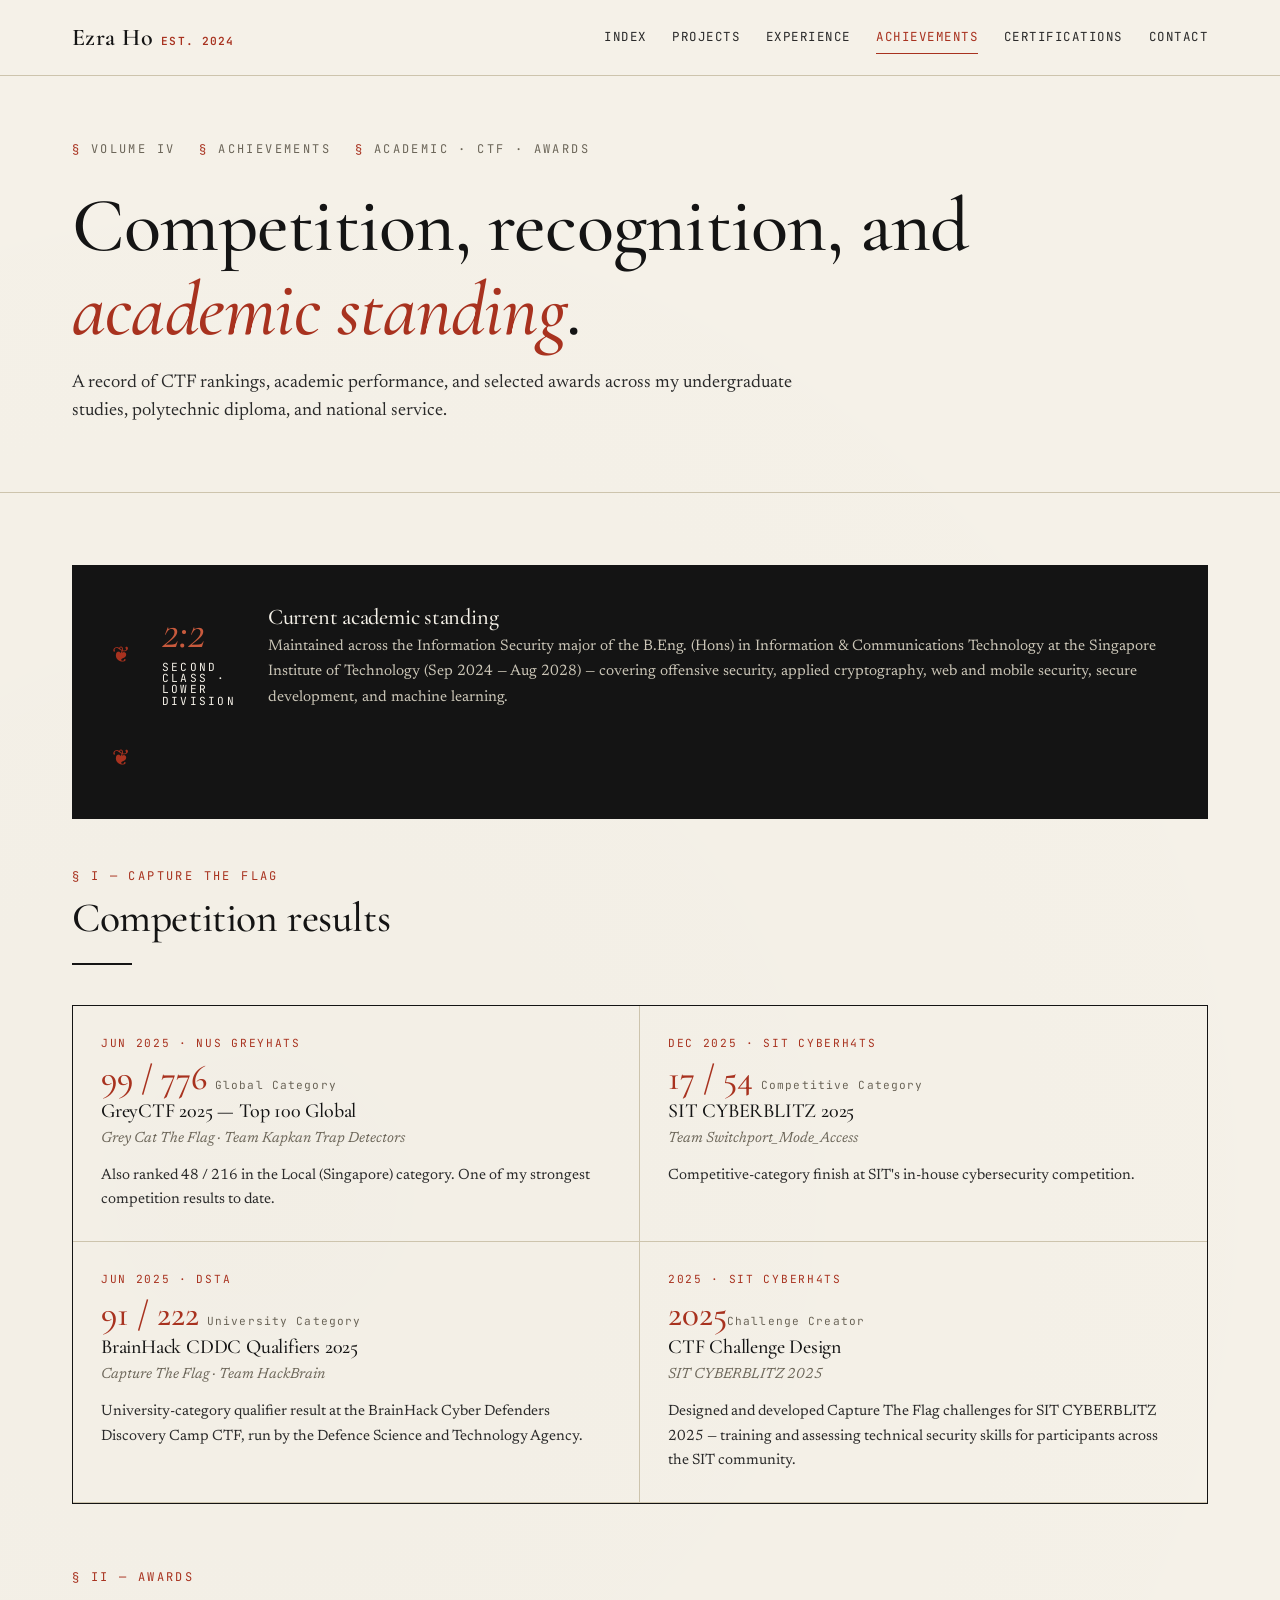
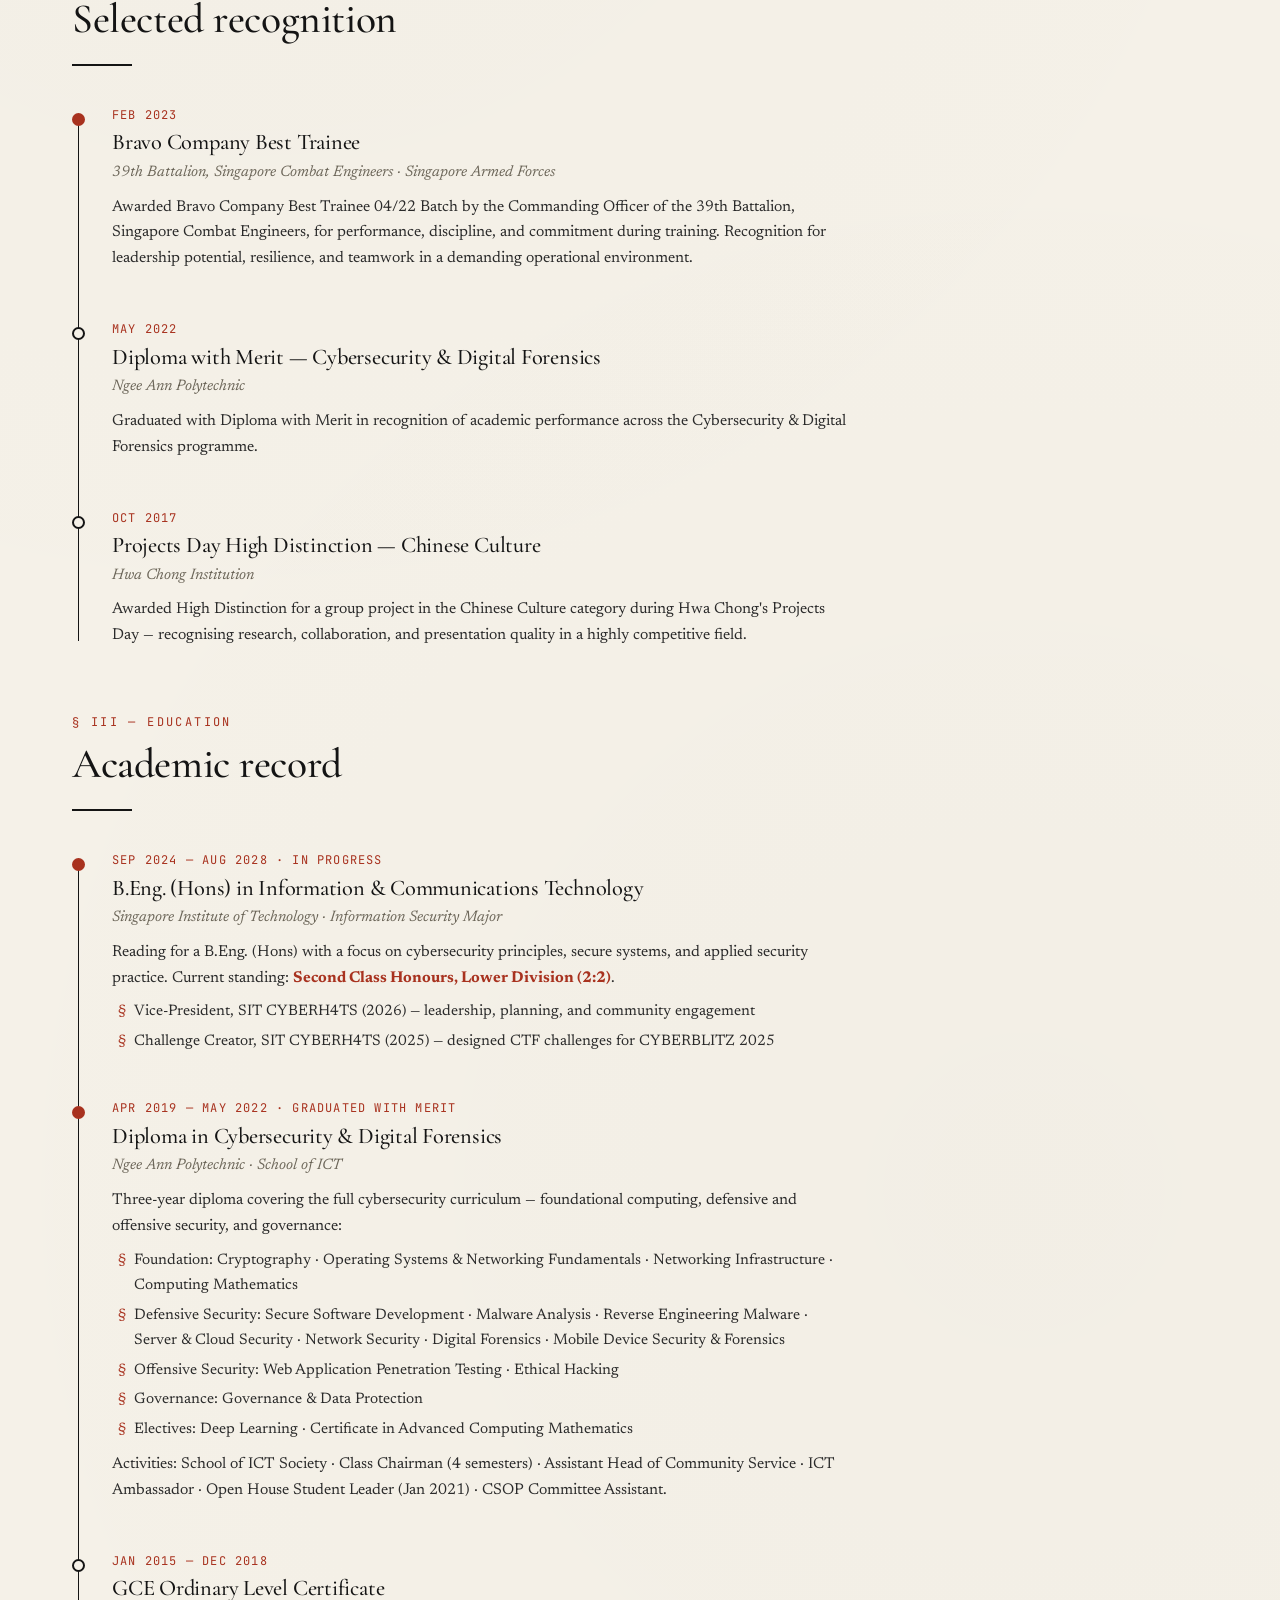
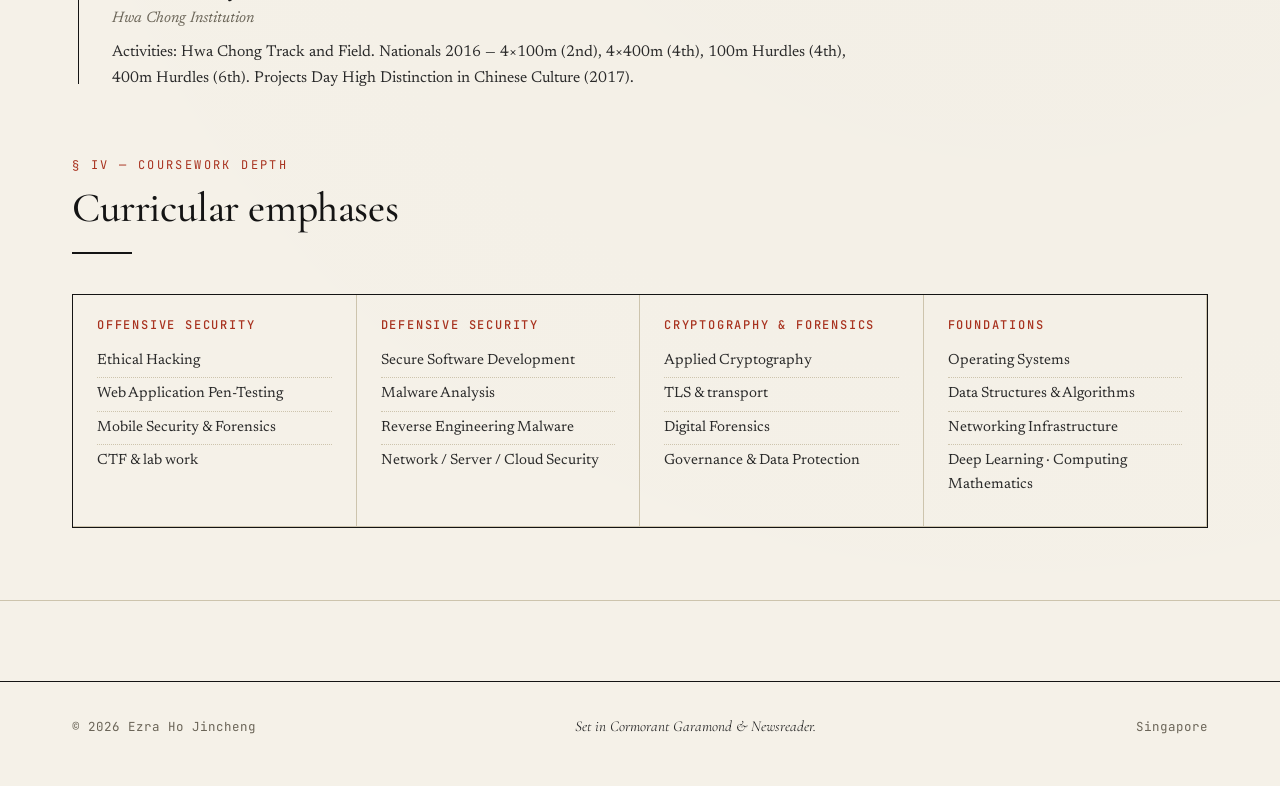
==== commit 91789e1d: "Update achievements.html" ====
--- a/achievements.html
+++ b/achievements.html
@@ -94,7 +94,7 @@
 
           <div class="award-card">
             <p class="when">2025 · SIT CYBERH4TS</p>
-            <div class="rank">—<small>Challenge Creator</small></div>
+            <div class="rank">2025<small>Challenge Creator</small></div>
             <h3>CTF Challenge Design</h3>
             <p class="issuer">SIT CYBERBLITZ 2025</p>
             <p>Designed and developed Capture The Flag challenges for SIT CYBERBLITZ 2025 — training and assessing technical security skills for participants across the SIT community.</p>
@@ -114,7 +114,7 @@
             <p class="date">Feb 2023</p>
             <h3>Bravo Company Best Trainee</h3>
             <p class="org">39th Battalion, Singapore Combat Engineers · Singapore Armed Forces</p>
-            <p>Awarded Bravo Company Best Trainee by the Commanding Officer of the 39th Battalion, Singapore Combat Engineers, for performance, discipline, and commitment during training. Recognition for leadership potential, resilience, and teamwork in a demanding operational environment.</p>
+            <p>Awarded Bravo Company Best Trainee 04/22 Batch by the Commanding Officer of the 39th Battalion, Singapore Combat Engineers, for performance, discipline, and commitment during training. Recognition for leadership potential, resilience, and teamwork in a demanding operational environment.</p>
           </article>
 
           <article class="timeline-item">
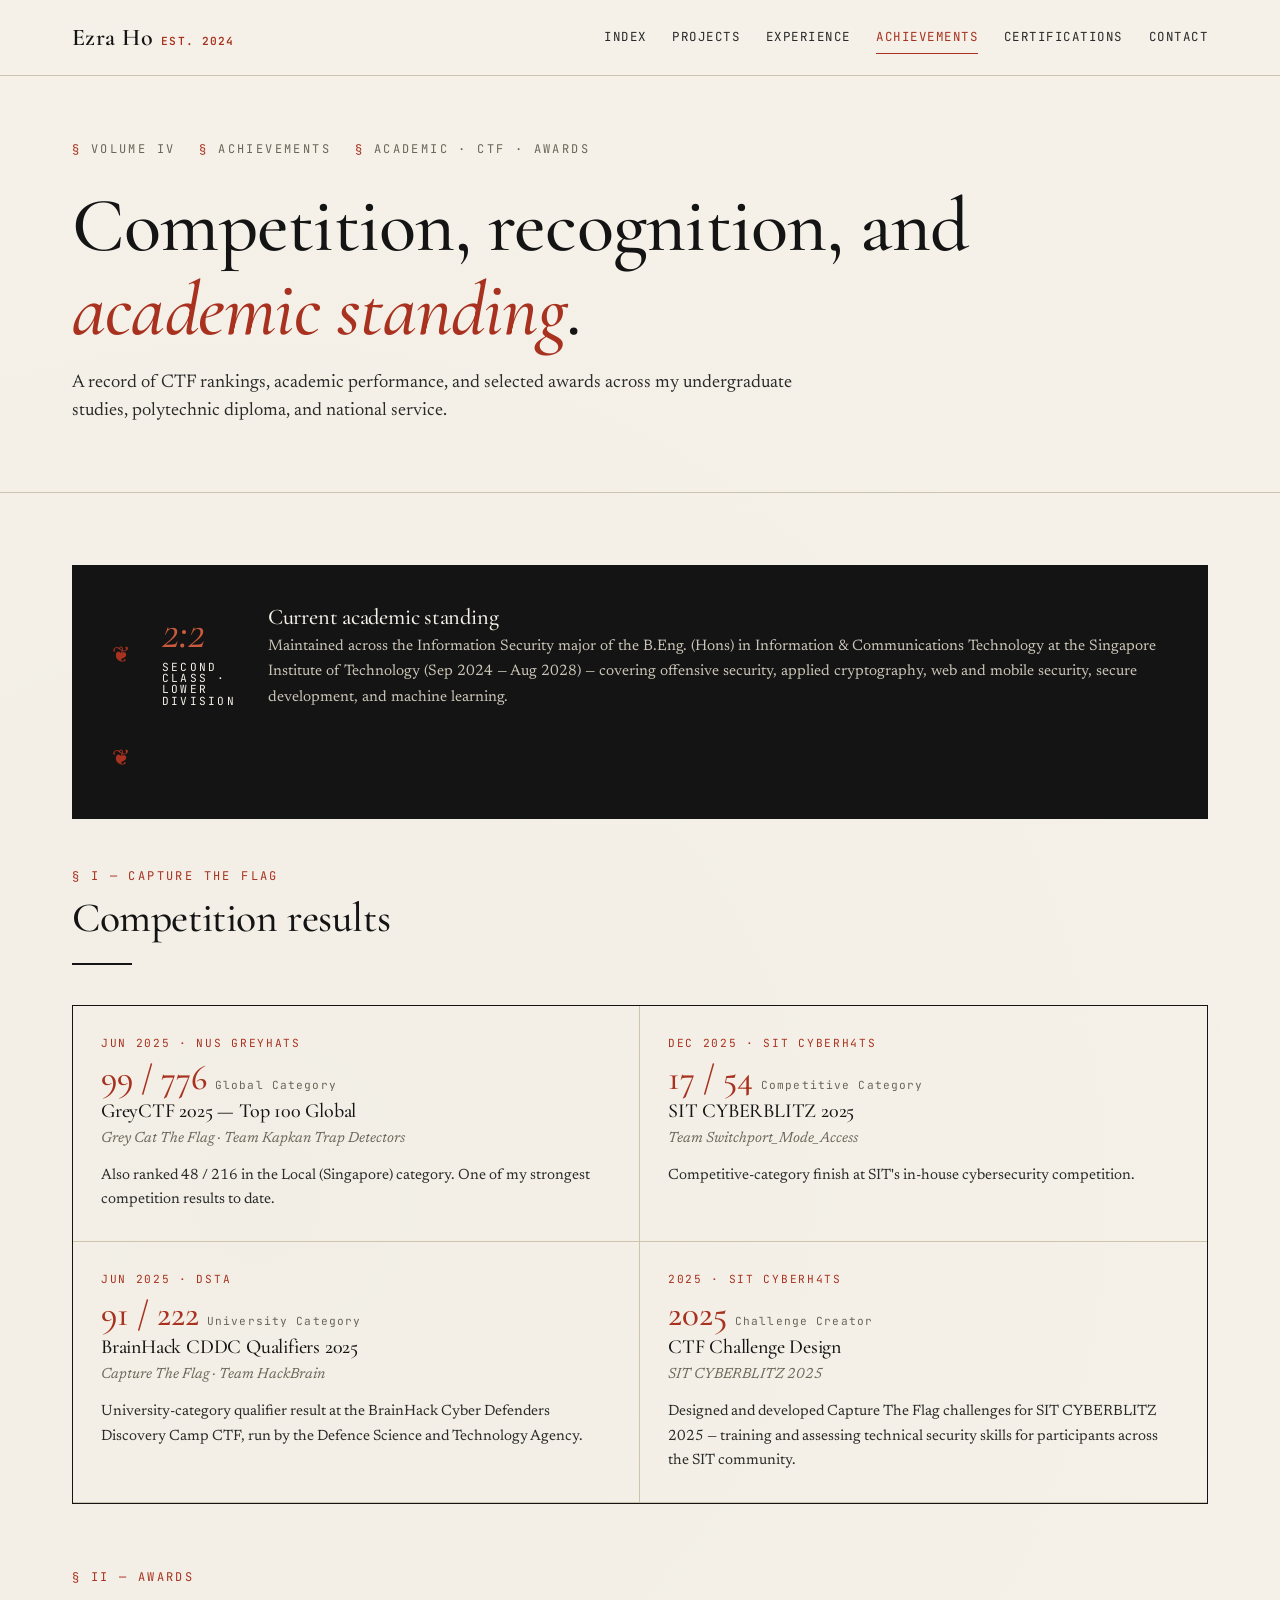
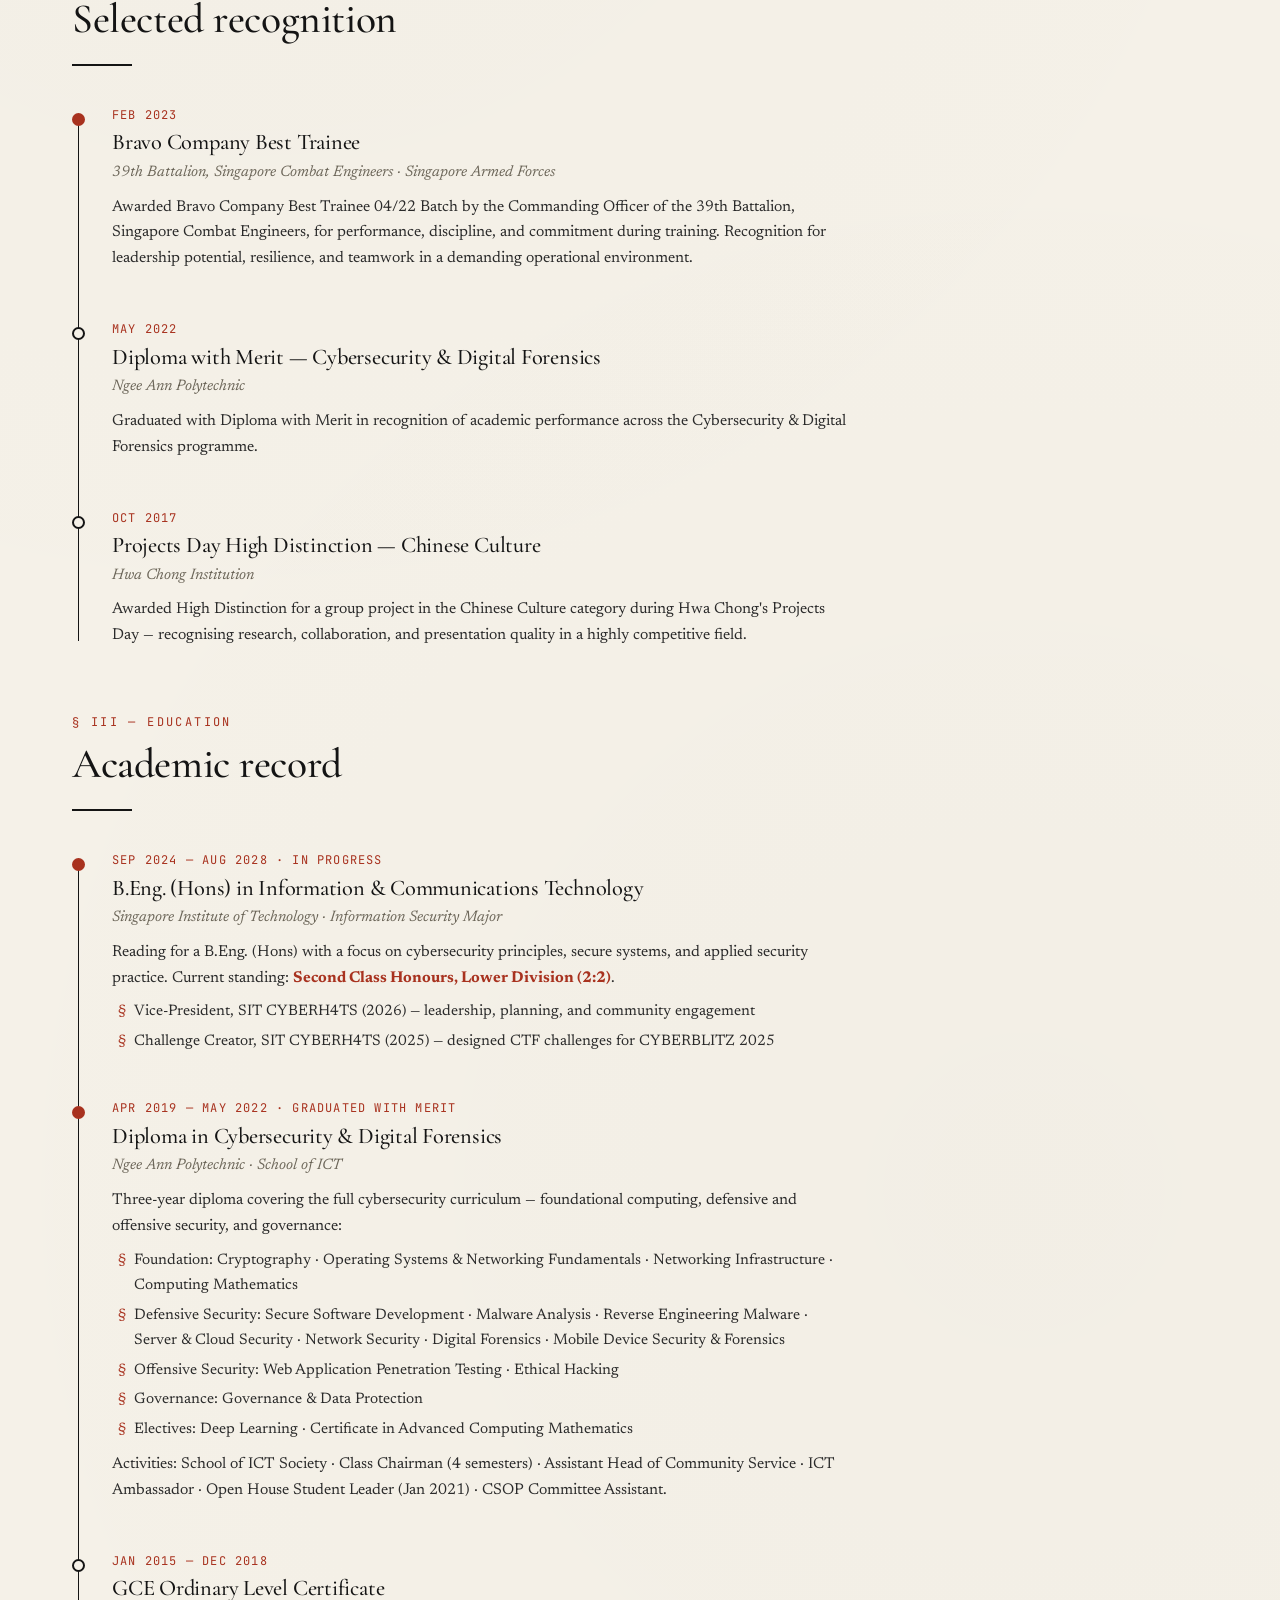
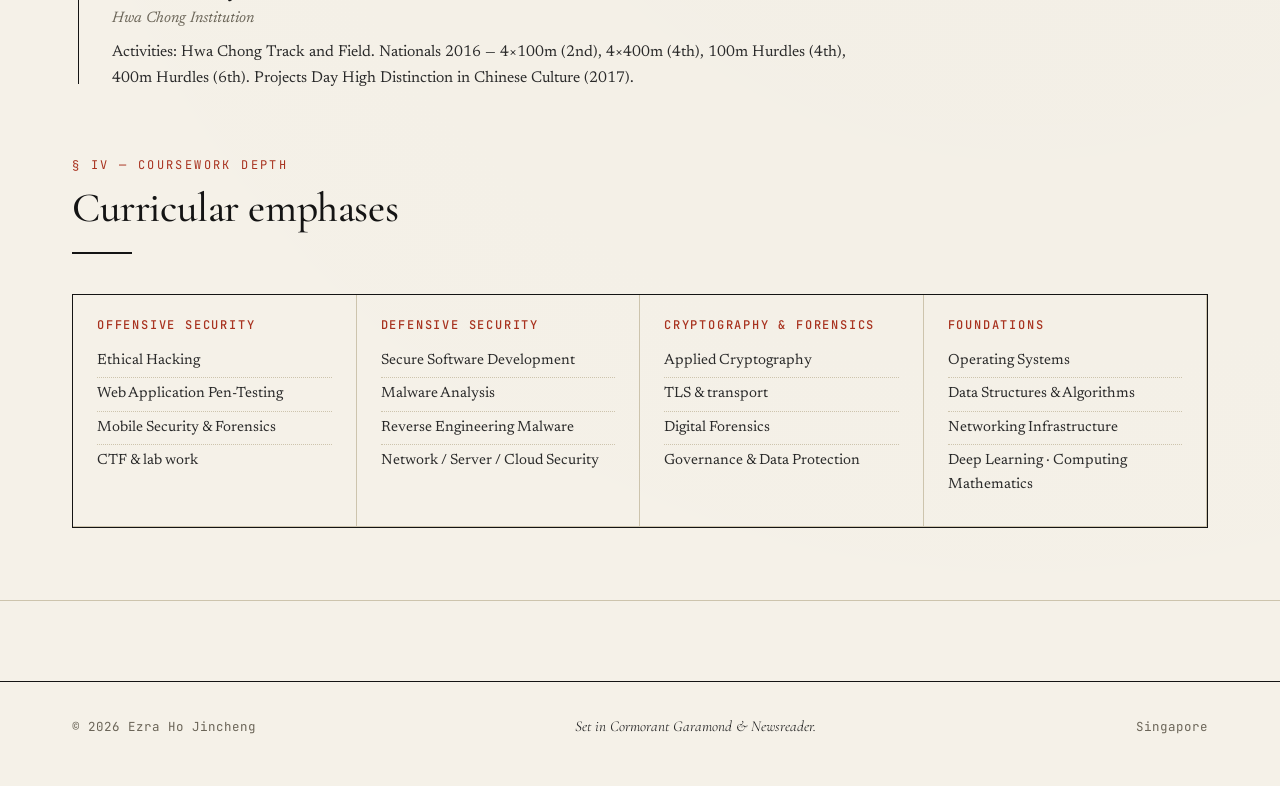
==== commit 24fb9e7d: "Update achievements.html" ====
--- a/achievements.html
+++ b/achievements.html
@@ -94,7 +94,7 @@
 
           <div class="award-card">
             <p class="when">2025 · SIT CYBERH4TS</p>
-            <div class="rank">2025<small>Challenge Creator</small></div>
+            <div class="rank">2025 <small>Challenge Creator</small></div>
             <h3>CTF Challenge Design</h3>
             <p class="issuer">SIT CYBERBLITZ 2025</p>
             <p>Designed and developed Capture The Flag challenges for SIT CYBERBLITZ 2025 — training and assessing technical security skills for participants across the SIT community.</p>
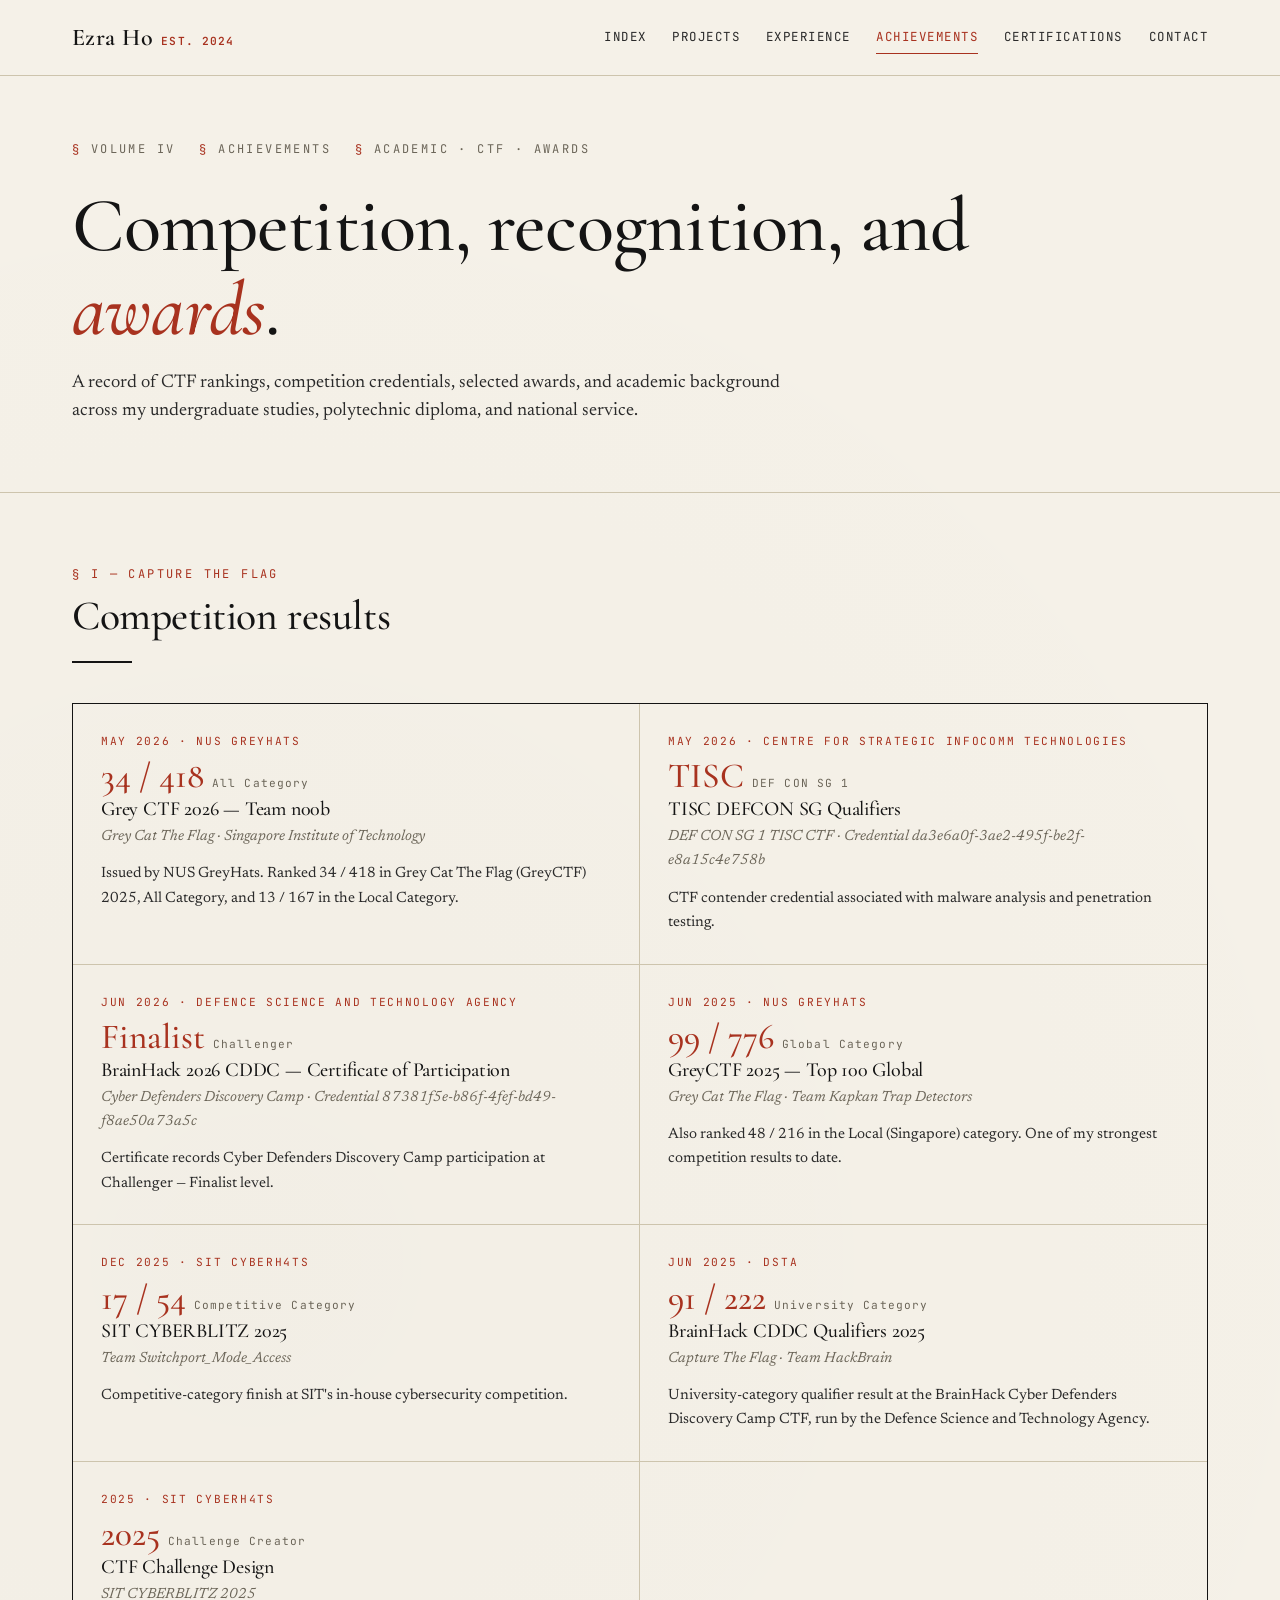
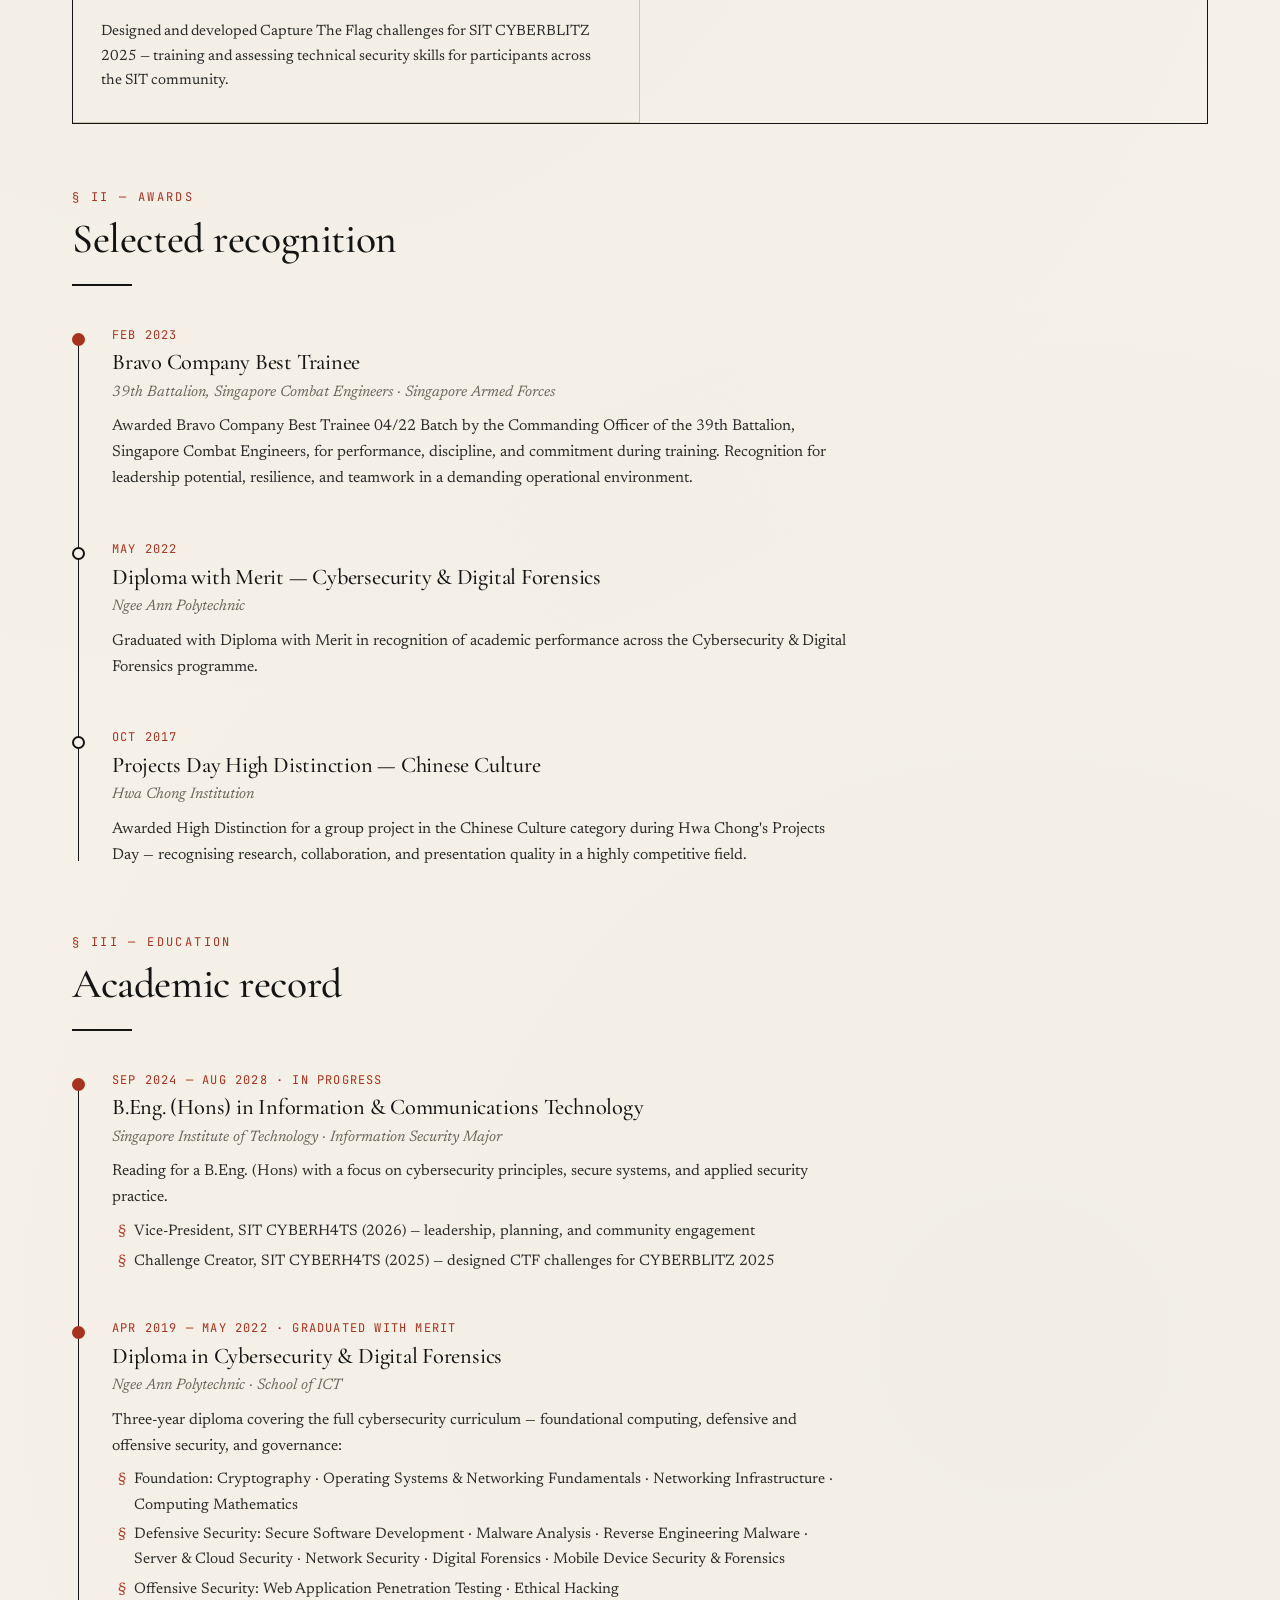
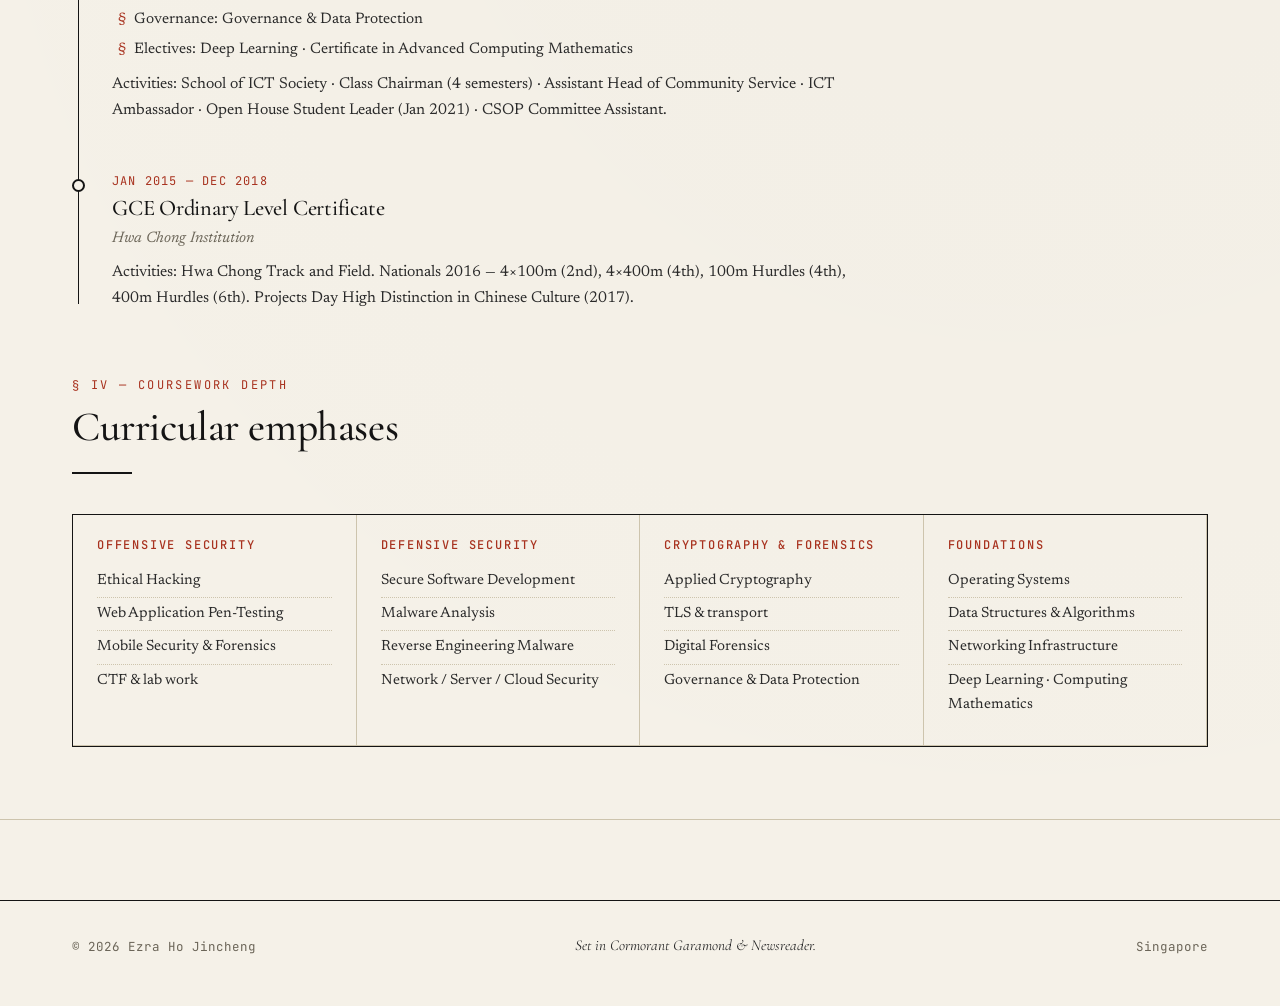
==== commit c0f85d02: "Add files via upload" ====
--- a/achievements.html
+++ b/achievements.html
@@ -4,7 +4,7 @@
   <meta charset="UTF-8" />
   <meta name="viewport" content="width=device-width, initial-scale=1.0" />
   <title>Achievements — Ezra Ho Jincheng</title>
-  <meta name="description" content="CTF rankings, academic record, and awards — Ezra Ho Jincheng. GreyCTF 2025 Top 100 Global, BrainHack CDDC, SIT CYBERBLITZ, Bravo Company Best Trainee, and more." />
+  <meta name="description" content="CTF rankings, competition credentials, academic record, and awards — Ezra Ho Jincheng. Grey CTF 2026, TISC DEFCON SG Qualifiers, BrainHack 2026 CDDC, GreyCTF 2025, SIT CYBERBLITZ, and more." />
 
   <link rel="preconnect" href="https://fonts.googleapis.com">
   <link rel="preconnect" href="https://fonts.gstatic.com" crossorigin>
@@ -39,9 +39,9 @@
           <span>Achievements</span>
           <span>Academic · CTF · Awards</span>
         </div>
-        <h1 class="rise rise-2">Competition, recognition, and <em style="color:var(--accent);">academic standing</em>.</h1>
+        <h1 class="rise rise-2">Competition, recognition, and <em style="color:var(--accent);">awards</em>.</h1>
         <p class="lede rise rise-3">
-          A record of CTF rankings, academic performance, and selected awards across my undergraduate studies, polytechnic diploma, and national service.
+          A record of CTF rankings, competition credentials, selected awards, and academic background across my undergraduate studies, polytechnic diploma, and national service.
         </p>
       </div>
     </section>
@@ -49,24 +49,37 @@
     <section class="section">
       <div class="container">
 
-        <div class="honours rise rise-1">
-          <div class="grade">
-            2:2
-            <small>Second Class · Lower Division</small>
-          </div>
-          <div class="honours-copy">
-            <h3>Current academic standing</h3>
-            <p>Maintained across the Information Security major of the B.Eng. (Hons) in Information &amp; Communications Technology at the Singapore Institute of Technology (Sep 2024 — Aug 2028) — covering offensive security, applied cryptography, web and mobile security, secure development, and machine learning.</p>
-          </div>
-        </div>
-
-        <div class="section-heading" style="margin-top:3rem;">
+        <div class="section-heading">
           <p class="section-label">§ I — Capture The Flag</p>
           <h2>Competition results</h2>
           <div class="rule" style="width:60px;height:2px;background:var(--ink);margin:1.25rem 0;"></div>
         </div>
 
         <div class="award-grid">
+
+          <div class="award-card">
+            <p class="when">May 2026 · NUS GreyHats</p>
+            <div class="rank">34 / 418 <small>All Category</small></div>
+            <h3>Grey CTF 2026 — Team n00b</h3>
+            <p class="issuer">Grey Cat The Flag · Singapore Institute of Technology</p>
+            <p>Issued by NUS GreyHats. Ranked 34 / 418 in Grey Cat The Flag (GreyCTF) 2025, All Category, and 13 / 167 in the Local Category.</p>
+          </div>
+
+          <div class="award-card">
+            <p class="when">May 2026 · Centre for Strategic Infocomm Technologies</p>
+            <div class="rank">TISC <small>DEF CON SG 1</small></div>
+            <h3>TISC DEFCON SG Qualifiers</h3>
+            <p class="issuer">DEF CON SG 1 TISC CTF · Credential da3e6a0f-3ae2-495f-be2f-e8a15c4e758b</p>
+            <p>CTF contender credential associated with malware analysis and penetration testing.</p>
+          </div>
+
+          <div class="award-card">
+            <p class="when">Jun 2026 · Defence Science and Technology Agency</p>
+            <div class="rank">Finalist <small>Challenger</small></div>
+            <h3>BrainHack 2026 CDDC — Certificate of Participation</h3>
+            <p class="issuer">Cyber Defenders Discovery Camp · Credential 87381f5e-b86f-4fef-bd49-f8ae50a73a5c</p>
+            <p>Certificate records Cyber Defenders Discovery Camp participation at Challenger — Finalist level.</p>
+          </div>
 
           <div class="award-card">
             <p class="when">Jun 2025 · NUS GreyHats</p>
@@ -145,7 +158,7 @@
             <p class="date">Sep 2024 — Aug 2028 · In progress</p>
             <h3>B.Eng. (Hons) in Information &amp; Communications Technology</h3>
             <p class="org">Singapore Institute of Technology · Information Security Major</p>
-            <p>Reading for a B.Eng. (Hons) with a focus on cybersecurity principles, secure systems, and applied security practice. Current standing: <strong style="color:var(--accent);">Second Class Honours, Lower Division (2:2)</strong>.</p>
+            <p>Reading for a B.Eng. (Hons) with a focus on cybersecurity principles, secure systems, and applied security practice.</p>
             <ul>
               <li>Vice-President, SIT CYBERH4TS (2026) — leadership, planning, and community engagement</li>
               <li>Challenge Creator, SIT CYBERH4TS (2025) — designed CTF challenges for CYBERBLITZ 2025</li>
--- a/styles.css
+++ b/styles.css
@@ -620,52 +620,6 @@
   color: var(--ink);
 }
 
-/* ----- Honours banner ----- */
-.honours {
-  background: var(--ink);
-  color: var(--paper);
-  padding: 2.5rem;
-  position: relative;
-  margin: 0 0 3rem;
-  display: grid;
-  grid-template-columns: auto 1fr auto;
-  gap: 2rem;
-  align-items: center;
-}
-.honours::before, .honours::after {
-  content: "❦";
-  color: var(--accent);
-  font-size: 1.4rem;
-}
-.honours .grade {
-  font-family: var(--f-display);
-  font-size: 3rem;
-  font-style: italic;
-  line-height: 1;
-  color: var(--accent-soft);
-}
-.honours .grade small {
-  display: block;
-  font-family: var(--f-mono);
-  font-size: 0.7rem;
-  letter-spacing: 0.2em;
-  color: var(--paper);
-  text-transform: uppercase;
-  margin-top: 0.4rem;
-  font-style: normal;
-}
-.honours-copy h3 {
-  color: var(--paper);
-  margin-bottom: 0.3rem;
-  font-size: 1.4rem;
-}
-.honours-copy p {
-  margin: 0;
-  color: var(--paper-soft);
-  opacity: 0.85;
-  font-size: 0.95rem;
-}
-
 /* ----- CTF / award cards ----- */
 .award-grid {
   display: grid;
@@ -806,6 +760,33 @@
   font-style: italic;
   color: var(--muted);
   font-size: 0.85rem;
+}
+.cert-item-media {
+  align-items: flex-start;
+}
+.cert-thumb-link {
+  display: block;
+  flex: 0 0 auto;
+  margin-top: 0.2rem;
+}
+.cert-thumb {
+  width: 96px;
+  height: 72px;
+  object-fit: cover;
+  border: 1px solid var(--ink);
+  background: var(--paper-soft);
+  display: block;
+}
+.cert-thumb.square {
+  height: 96px;
+}
+.cert-link {
+  color: var(--accent);
+  border-bottom: 1px solid var(--accent);
+}
+.cert-link:hover {
+  color: var(--ink);
+  border-bottom-color: var(--ink);
 }
 
 /* In-progress cert banner */
@@ -954,15 +935,18 @@
   .project-year { grid-column: 2; }
   .project-title { font-size: 1.3rem; }
 
-  .honours { grid-template-columns: 1fr; text-align: left; padding: 1.8rem; }
-  .honours::before, .honours::after { display: none; }
-  .honours .grade { font-size: 2.4rem; }
-
   .contact-grid, .award-grid, .cert-list { grid-template-columns: 1fr; }
   .contact-card, .award-card, .cert-item {
     border-right: none;
     border-bottom: 1px solid var(--rule);
   }
+  .cert-thumb {
+    width: 84px;
+    height: 64px;
+  }
+  .cert-thumb.square {
+    height: 84px;
+  }
   .contact-card { border-bottom: 1px solid var(--ink); }
   .contact-card:last-child, .cert-list .cert-item:last-child { border-bottom: none; }
 
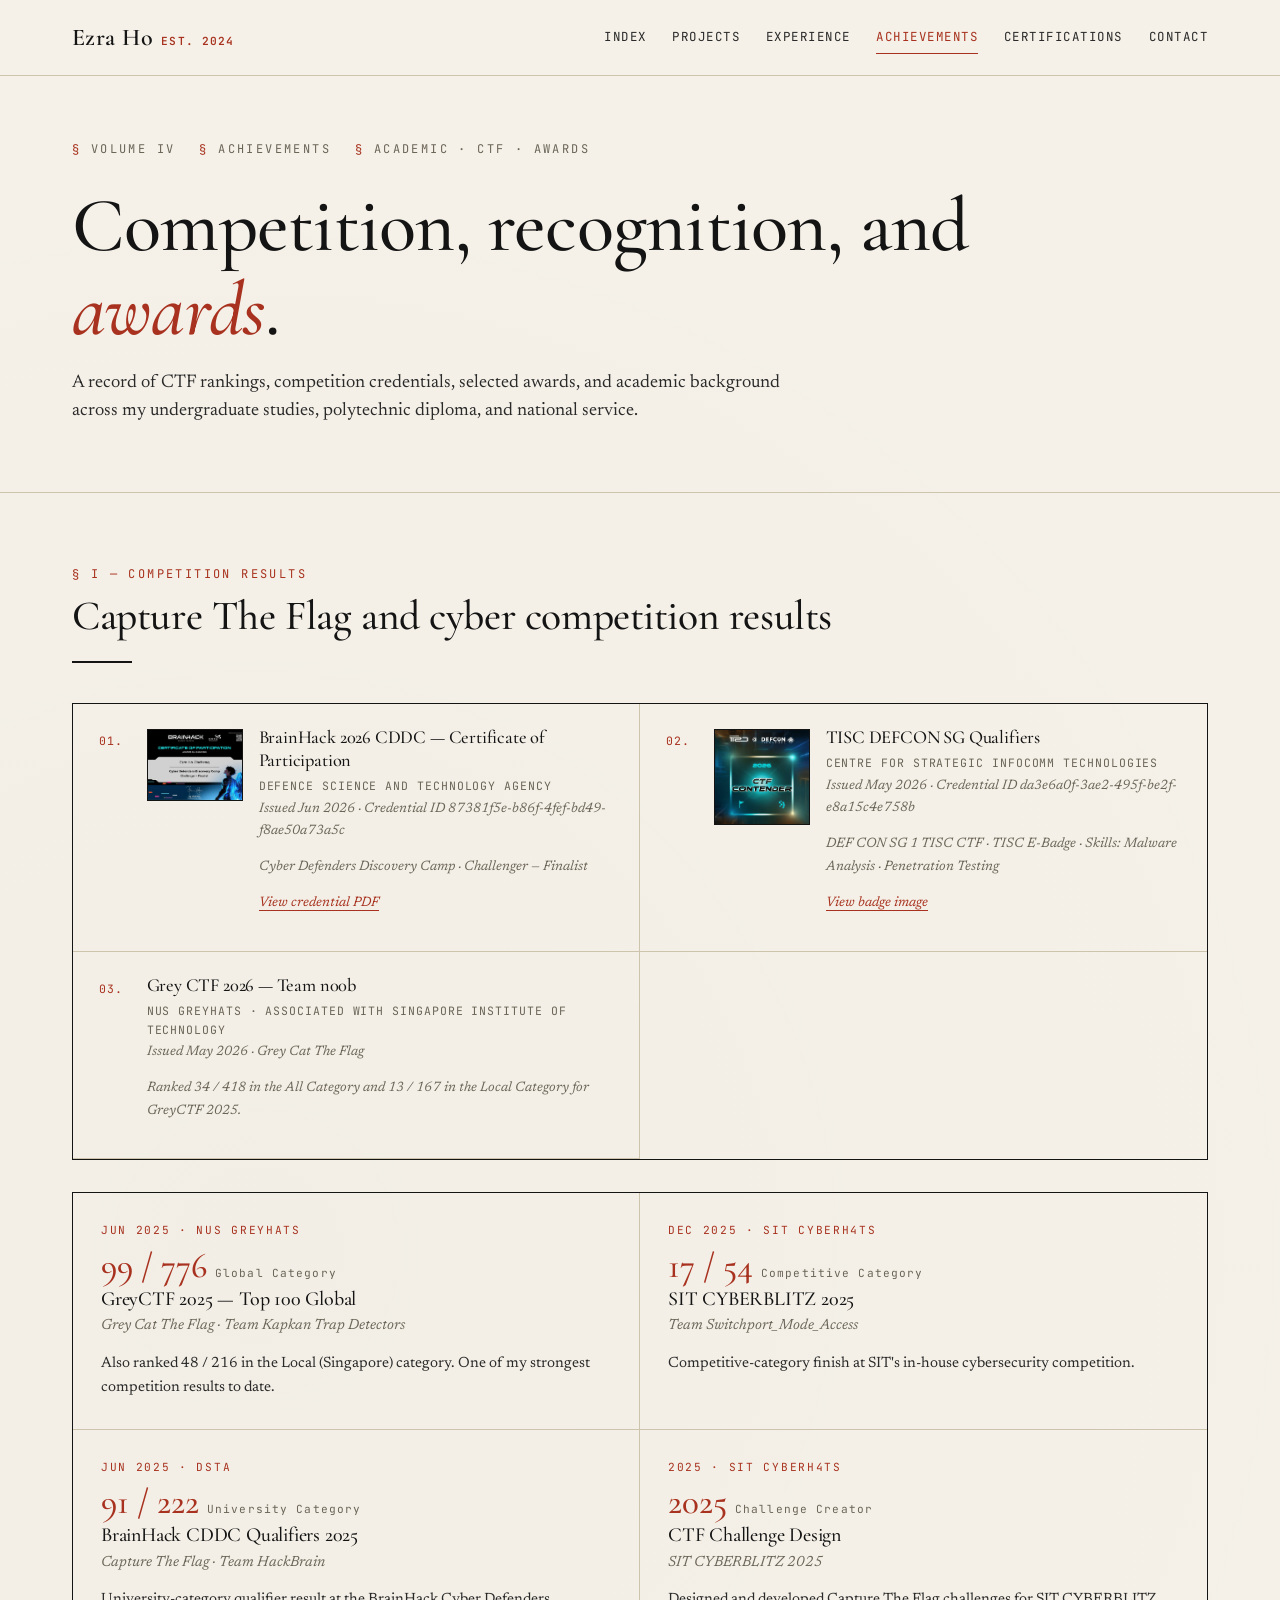
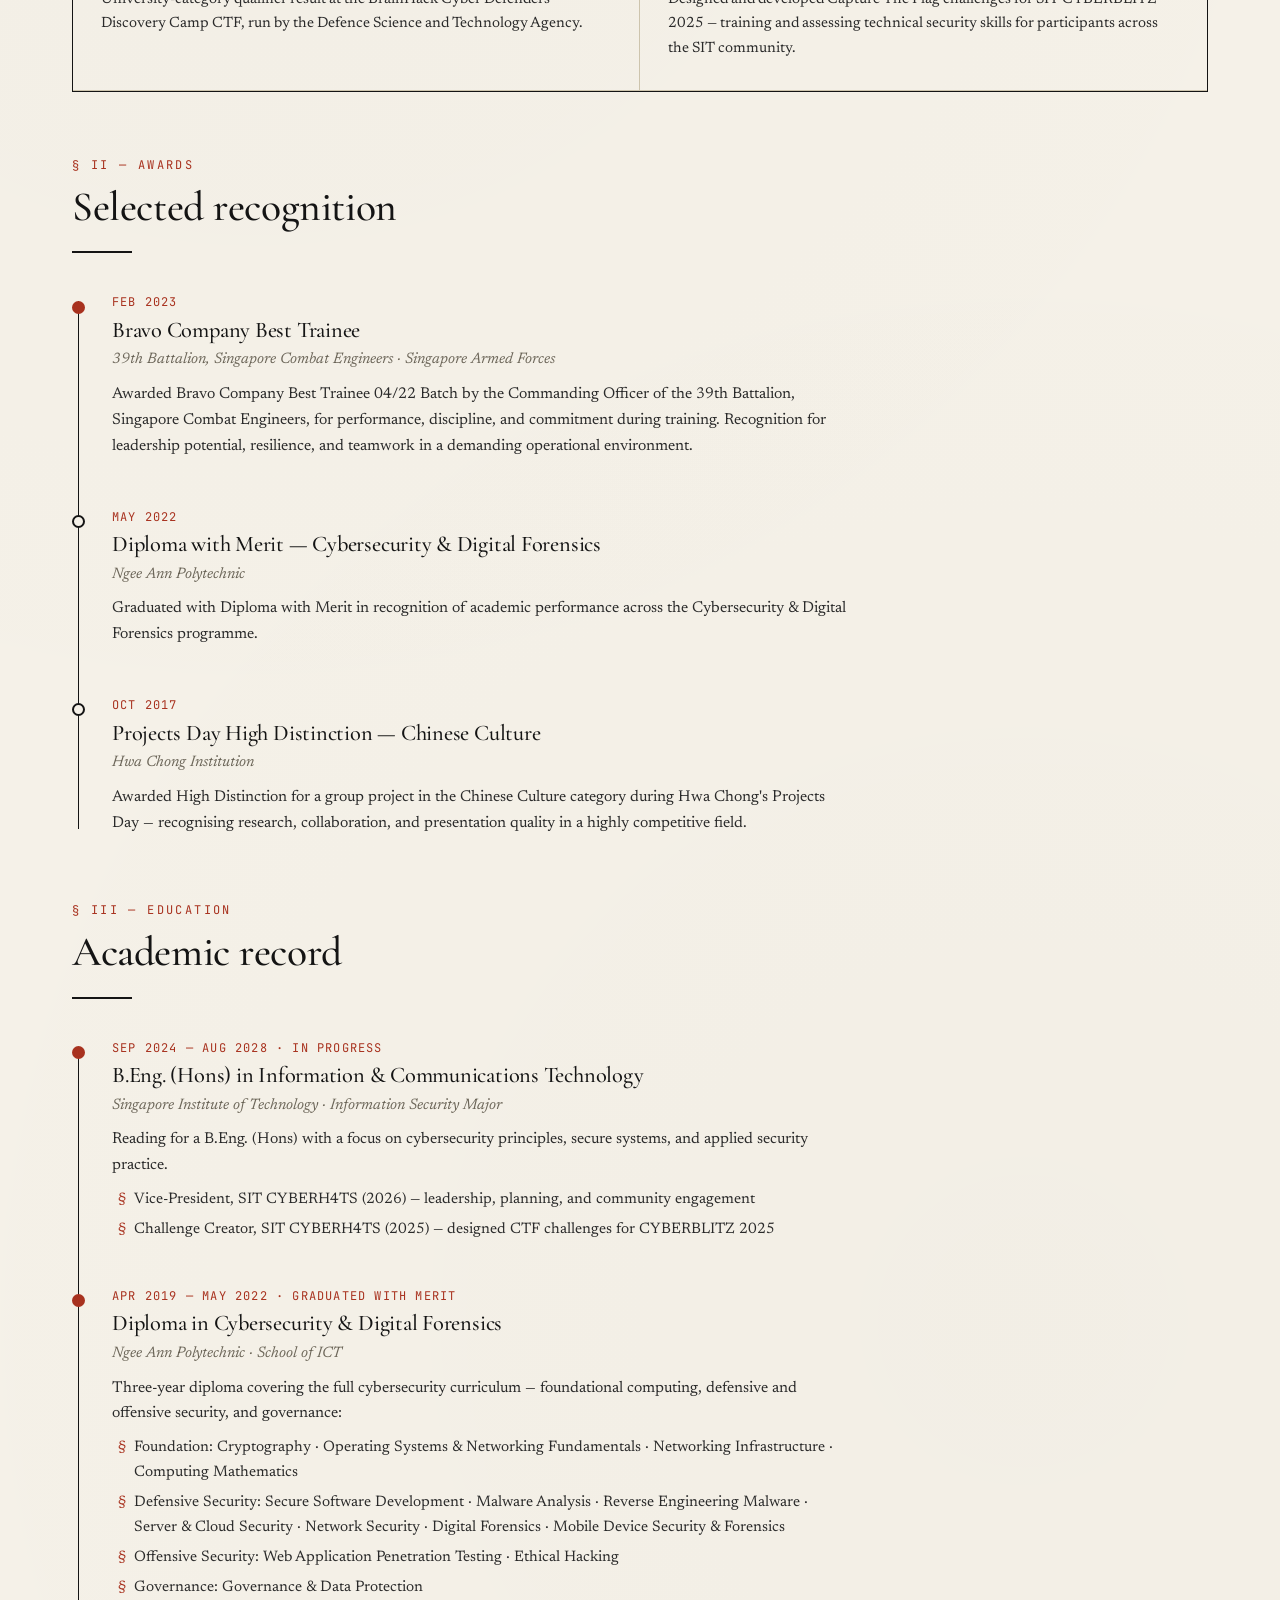
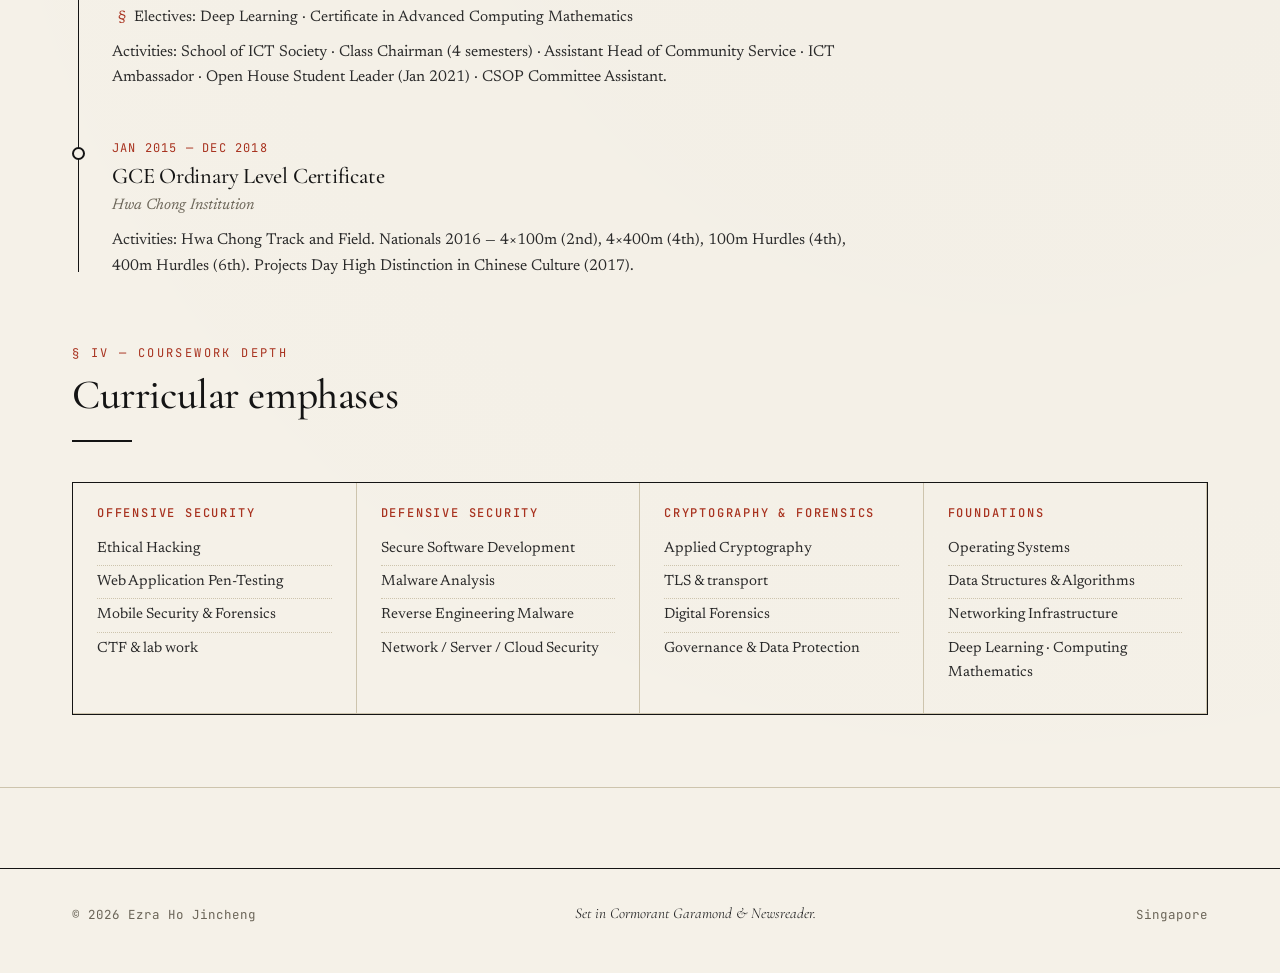
==== commit 20cbd906: "Add files via upload" ====
--- a/achievements.html
+++ b/achievements.html
@@ -46,40 +46,57 @@
       </div>
     </section>
 
-    <section class="section">
+    <section class="section" id="competition-results">
       <div class="container">
 
         <div class="section-heading">
-          <p class="section-label">§ I — Capture The Flag</p>
-          <h2>Competition results</h2>
-          <div class="rule" style="width:60px;height:2px;background:var(--ink);margin:1.25rem 0;"></div>
+          <p class="section-label">§ I — Competition Results</p>
+          <h2>Capture The Flag and cyber competition results</h2>
+          <div class="rule" style="width:60px;height:2px;background:var(--ink);margin:1.25rem 0;"></div>
+        </div>
+        <div class="cert-list competition-results-list">
+
+          <div class="cert-item cert-item-media">
+            <div class="cert-index">01.</div>
+            <a class="cert-thumb-link" href="assets/brainhack-cddc-2026-certificate.pdf" target="_blank" rel="noopener" aria-label="Open BrainHack 2026 CDDC certificate PDF">
+              <img class="cert-thumb" src="assets/brainhack-cddc-2026-thumbnail.jpg" alt="BrainHack 2026 CDDC certificate thumbnail" loading="lazy" />
+            </a>
+            <div>
+              <h3>BrainHack 2026 CDDC — Certificate of Participation</h3>
+              <p class="issuer">Defence Science and Technology Agency</p>
+              <p class="issued">Issued Jun 2026 · Credential ID 87381f5e-b86f-4fef-bd49-f8ae50a73a5c</p>
+              <p class="issued">Cyber Defenders Discovery Camp · Challenger — Finalist</p>
+              <p class="issued"><a class="cert-link" href="assets/brainhack-cddc-2026-certificate.pdf" target="_blank" rel="noopener">View credential PDF</a></p>
+            </div>
+          </div>
+
+          <div class="cert-item cert-item-media">
+            <div class="cert-index">02.</div>
+            <a class="cert-thumb-link" href="assets/tisc-defcon-sg-qualifiers-2026.jpg" target="_blank" rel="noopener" aria-label="Open TISC DEFCON SG Qualifiers badge image">
+              <img class="cert-thumb square" src="assets/tisc-defcon-sg-qualifiers-2026.jpg" alt="TISC DEFCON SG 1 TISC CTF contender badge" loading="lazy" />
+            </a>
+            <div>
+              <h3>TISC DEFCON SG Qualifiers</h3>
+              <p class="issuer">Centre for Strategic Infocomm Technologies</p>
+              <p class="issued">Issued May 2026 · Credential ID da3e6a0f-3ae2-495f-be2f-e8a15c4e758b</p>
+              <p class="issued">DEF CON SG 1 TISC CTF · TISC E-Badge · Skills: Malware Analysis · Penetration Testing</p>
+              <p class="issued"><a class="cert-link" href="assets/tisc-defcon-sg-qualifiers-2026.jpg" target="_blank" rel="noopener">View badge image</a></p>
+            </div>
+          </div>
+
+          <div class="cert-item">
+            <div class="cert-index">03.</div>
+            <div>
+              <h3>Grey CTF 2026 — Team n00b</h3>
+              <p class="issuer">NUS GreyHats · Associated with Singapore Institute of Technology</p>
+              <p class="issued">Issued May 2026 · Grey Cat The Flag</p>
+              <p class="issued">Ranked 34 / 418 in the All Category and 13 / 167 in the Local Category for GreyCTF 2025.</p>
+            </div>
+          </div>
+
         </div>
 
         <div class="award-grid">
-
-          <div class="award-card">
-            <p class="when">May 2026 · NUS GreyHats</p>
-            <div class="rank">34 / 418 <small>All Category</small></div>
-            <h3>Grey CTF 2026 — Team n00b</h3>
-            <p class="issuer">Grey Cat The Flag · Singapore Institute of Technology</p>
-            <p>Issued by NUS GreyHats. Ranked 34 / 418 in Grey Cat The Flag (GreyCTF) 2025, All Category, and 13 / 167 in the Local Category.</p>
-          </div>
-
-          <div class="award-card">
-            <p class="when">May 2026 · Centre for Strategic Infocomm Technologies</p>
-            <div class="rank">TISC <small>DEF CON SG 1</small></div>
-            <h3>TISC DEFCON SG Qualifiers</h3>
-            <p class="issuer">DEF CON SG 1 TISC CTF · Credential da3e6a0f-3ae2-495f-be2f-e8a15c4e758b</p>
-            <p>CTF contender credential associated with malware analysis and penetration testing.</p>
-          </div>
-
-          <div class="award-card">
-            <p class="when">Jun 2026 · Defence Science and Technology Agency</p>
-            <div class="rank">Finalist <small>Challenger</small></div>
-            <h3>BrainHack 2026 CDDC — Certificate of Participation</h3>
-            <p class="issuer">Cyber Defenders Discovery Camp · Credential 87381f5e-b86f-4fef-bd49-f8ae50a73a5c</p>
-            <p>Certificate records Cyber Defenders Discovery Camp participation at Challenger — Finalist level.</p>
-          </div>
 
           <div class="award-card">
             <p class="when">Jun 2025 · NUS GreyHats</p>
--- a/styles.css
+++ b/styles.css
@@ -679,6 +679,11 @@
 
 /* Remove trailing right-border on rightmost column */
 .award-grid .award-card:nth-child(2n) { border-right: none; }
+
+
+.competition-results-list {
+  margin-bottom: 2rem;
+}
 
 /* ----- Skills grid ----- */
 .skills-grid {
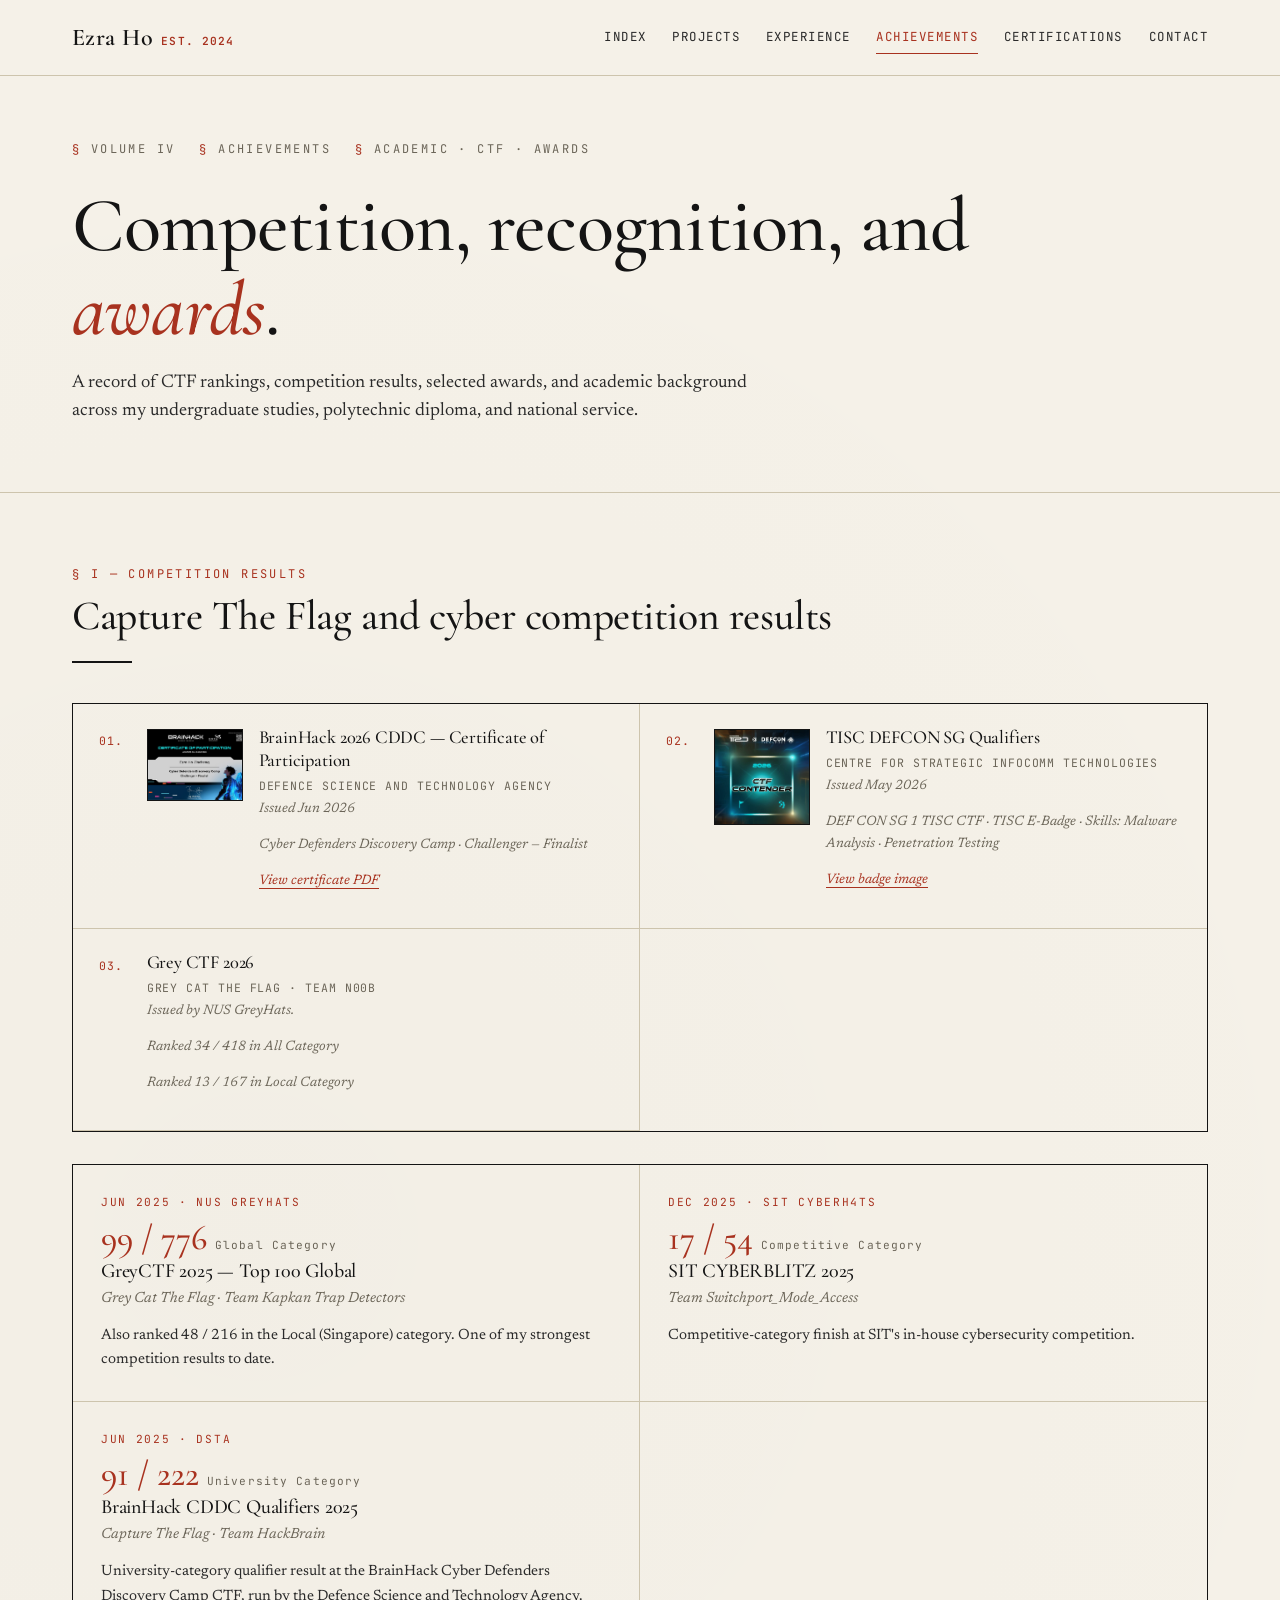
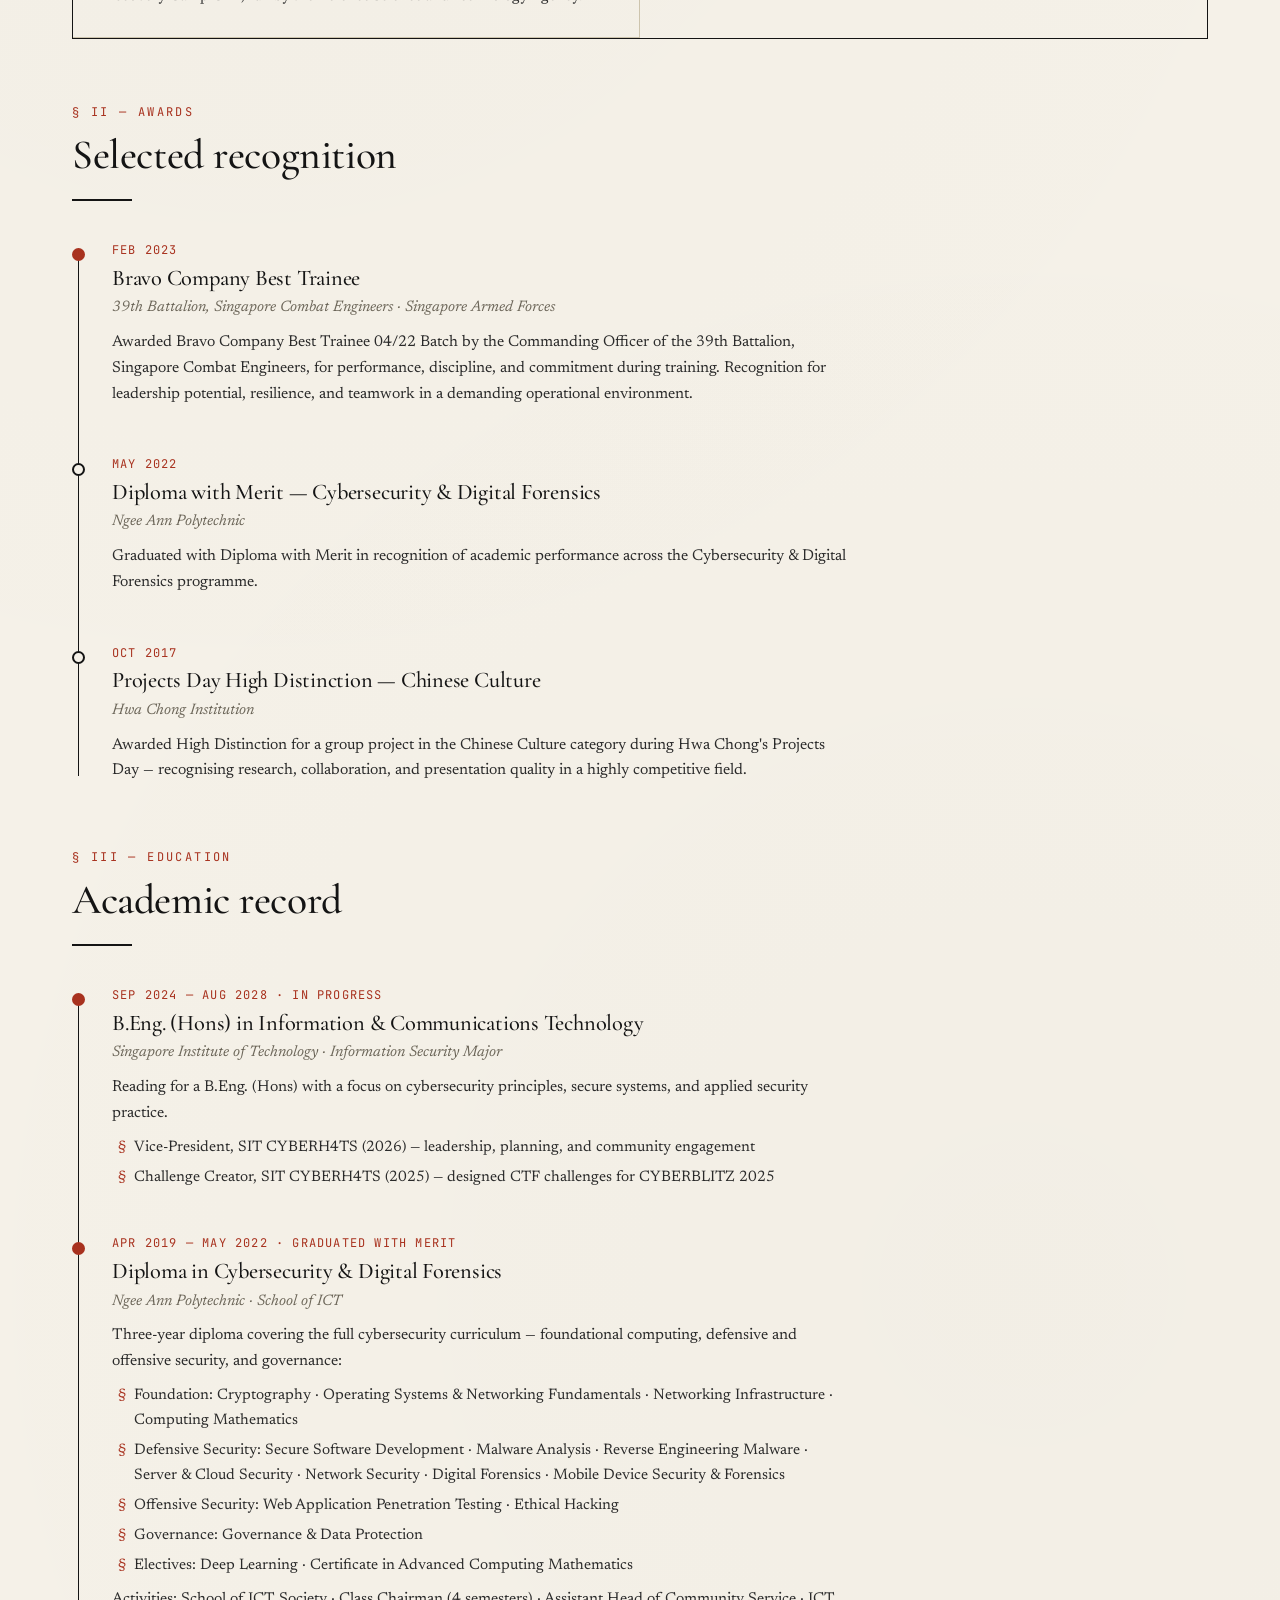
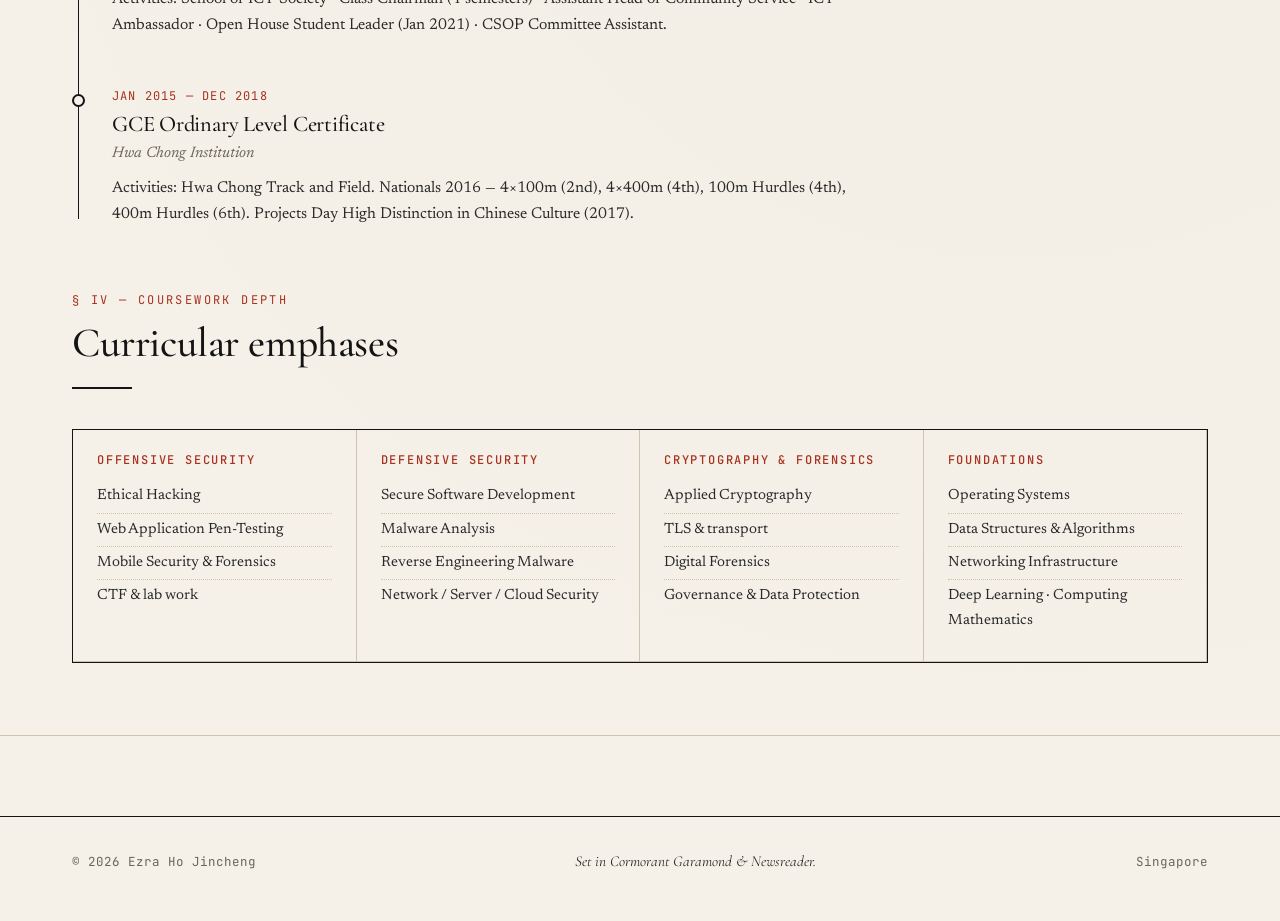
==== commit c565002e: "Add files via upload" ====
--- a/achievements.html
+++ b/achievements.html
@@ -4,7 +4,7 @@
   <meta charset="UTF-8" />
   <meta name="viewport" content="width=device-width, initial-scale=1.0" />
   <title>Achievements — Ezra Ho Jincheng</title>
-  <meta name="description" content="CTF rankings, competition credentials, academic record, and awards — Ezra Ho Jincheng. Grey CTF 2026, TISC DEFCON SG Qualifiers, BrainHack 2026 CDDC, GreyCTF 2025, SIT CYBERBLITZ, and more." />
+  <meta name="description" content="CTF rankings, competition results, academic record, and awards — Ezra Ho Jincheng. Grey CTF 2026, TISC DEFCON SG Qualifiers, BrainHack 2026 CDDC, GreyCTF 2025, SIT CYBERBLITZ, and more." />
 
   <link rel="preconnect" href="https://fonts.googleapis.com">
   <link rel="preconnect" href="https://fonts.gstatic.com" crossorigin>
@@ -41,7 +41,7 @@
         </div>
         <h1 class="rise rise-2">Competition, recognition, and <em style="color:var(--accent);">awards</em>.</h1>
         <p class="lede rise rise-3">
-          A record of CTF rankings, competition credentials, selected awards, and academic background across my undergraduate studies, polytechnic diploma, and national service.
+          A record of CTF rankings, competition results, selected awards, and academic background across my undergraduate studies, polytechnic diploma, and national service.
         </p>
       </div>
     </section>
@@ -64,9 +64,9 @@
             <div>
               <h3>BrainHack 2026 CDDC — Certificate of Participation</h3>
               <p class="issuer">Defence Science and Technology Agency</p>
-              <p class="issued">Issued Jun 2026 · Credential ID 87381f5e-b86f-4fef-bd49-f8ae50a73a5c</p>
+              <p class="issued">Issued Jun 2026</p>
               <p class="issued">Cyber Defenders Discovery Camp · Challenger — Finalist</p>
-              <p class="issued"><a class="cert-link" href="assets/brainhack-cddc-2026-certificate.pdf" target="_blank" rel="noopener">View credential PDF</a></p>
+              <p class="issued"><a class="cert-link" href="assets/brainhack-cddc-2026-certificate.pdf" target="_blank" rel="noopener">View certificate PDF</a></p>
             </div>
           </div>
 
@@ -78,7 +78,7 @@
             <div>
               <h3>TISC DEFCON SG Qualifiers</h3>
               <p class="issuer">Centre for Strategic Infocomm Technologies</p>
-              <p class="issued">Issued May 2026 · Credential ID da3e6a0f-3ae2-495f-be2f-e8a15c4e758b</p>
+              <p class="issued">Issued May 2026</p>
               <p class="issued">DEF CON SG 1 TISC CTF · TISC E-Badge · Skills: Malware Analysis · Penetration Testing</p>
               <p class="issued"><a class="cert-link" href="assets/tisc-defcon-sg-qualifiers-2026.jpg" target="_blank" rel="noopener">View badge image</a></p>
             </div>
@@ -87,10 +87,11 @@
           <div class="cert-item">
             <div class="cert-index">03.</div>
             <div>
-              <h3>Grey CTF 2026 — Team n00b</h3>
-              <p class="issuer">NUS GreyHats · Associated with Singapore Institute of Technology</p>
-              <p class="issued">Issued May 2026 · Grey Cat The Flag</p>
-              <p class="issued">Ranked 34 / 418 in the All Category and 13 / 167 in the Local Category for GreyCTF 2025.</p>
+              <h3>Grey CTF 2026</h3>
+              <p class="issuer">Grey Cat The Flag · Team n00b</p>
+              <p class="issued">Issued by NUS GreyHats.</p>
+              <p class="issued">Ranked 34 / 418 in All Category</p>
+              <p class="issued">Ranked 13 / 167 in Local Category</p>
             </div>
           </div>
 
@@ -120,14 +121,6 @@
             <h3>BrainHack CDDC Qualifiers 2025</h3>
             <p class="issuer">Capture The Flag · Team HackBrain</p>
             <p>University-category qualifier result at the BrainHack Cyber Defenders Discovery Camp CTF, run by the Defence Science and Technology Agency.</p>
-          </div>
-
-          <div class="award-card">
-            <p class="when">2025 · SIT CYBERH4TS</p>
-            <div class="rank">2025 <small>Challenge Creator</small></div>
-            <h3>CTF Challenge Design</h3>
-            <p class="issuer">SIT CYBERBLITZ 2025</p>
-            <p>Designed and developed Capture The Flag challenges for SIT CYBERBLITZ 2025 — training and assessing technical security skills for participants across the SIT community.</p>
           </div>
 
         </div>
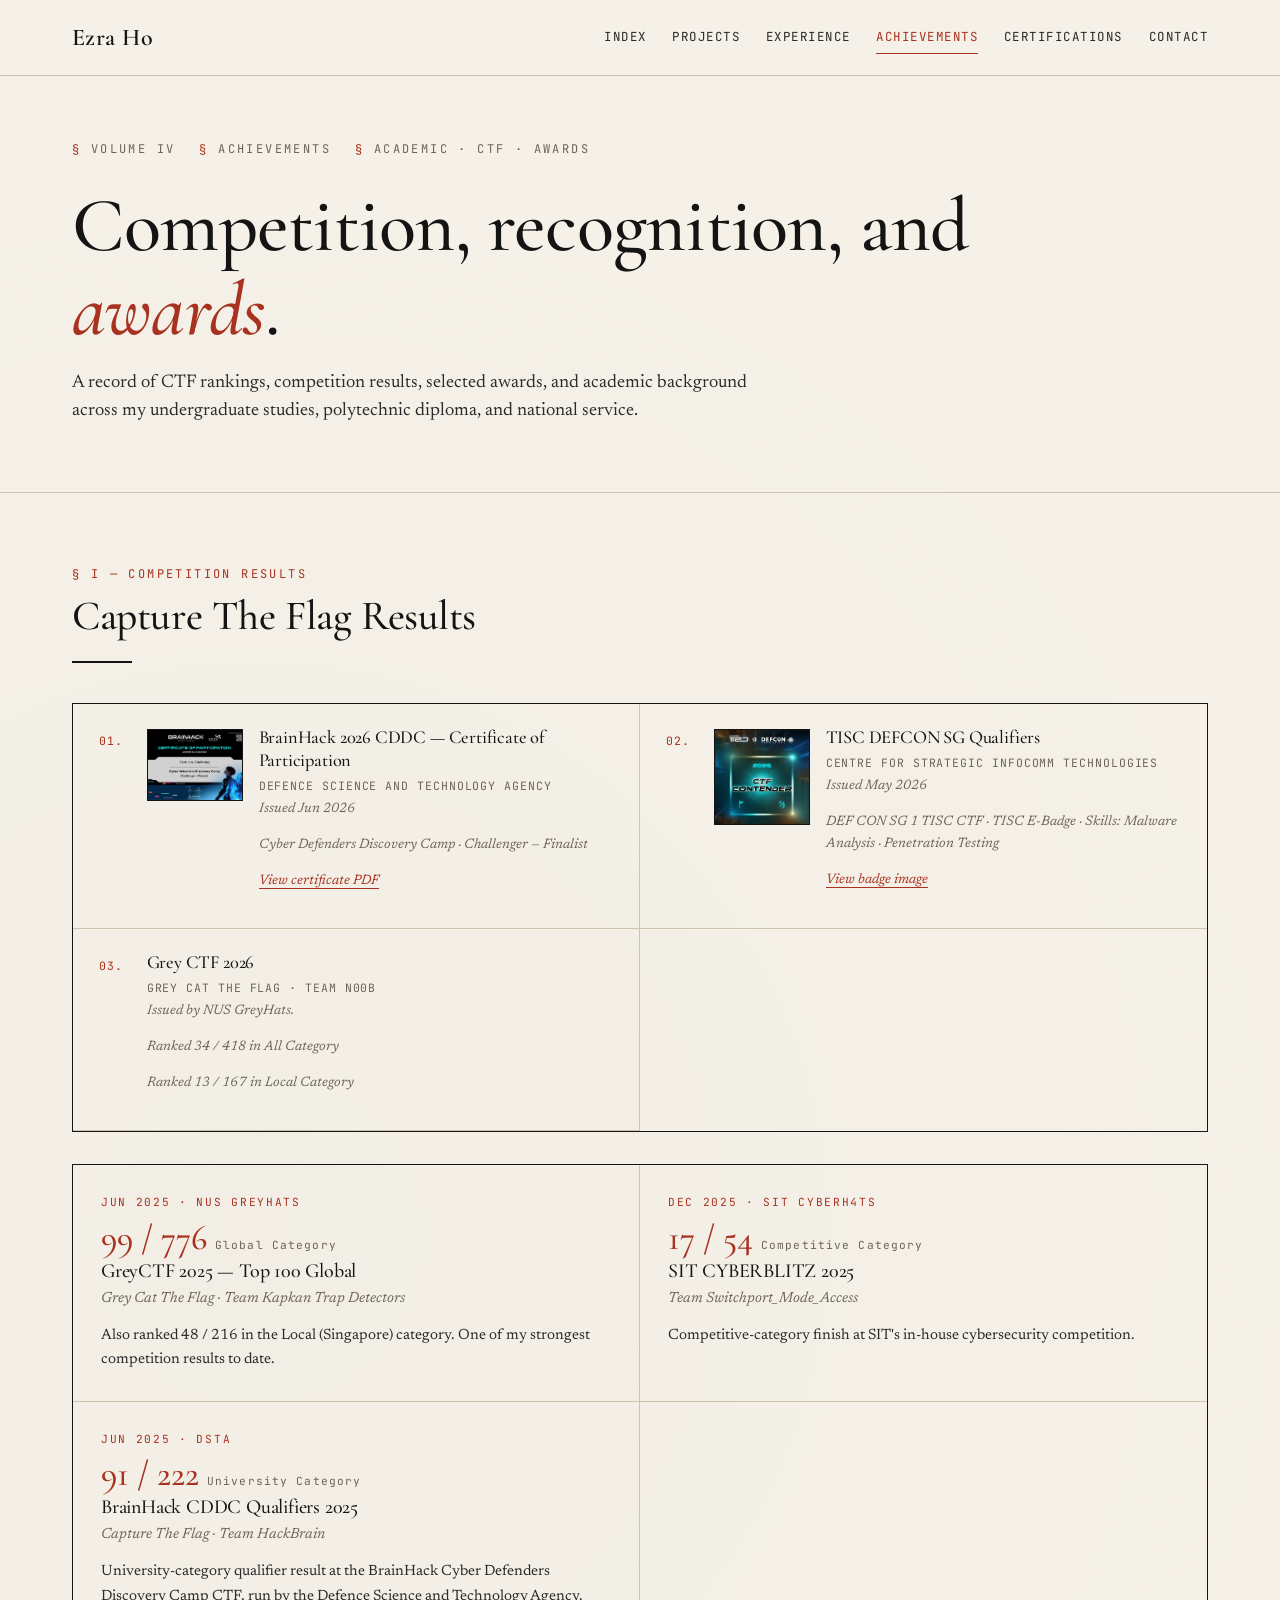
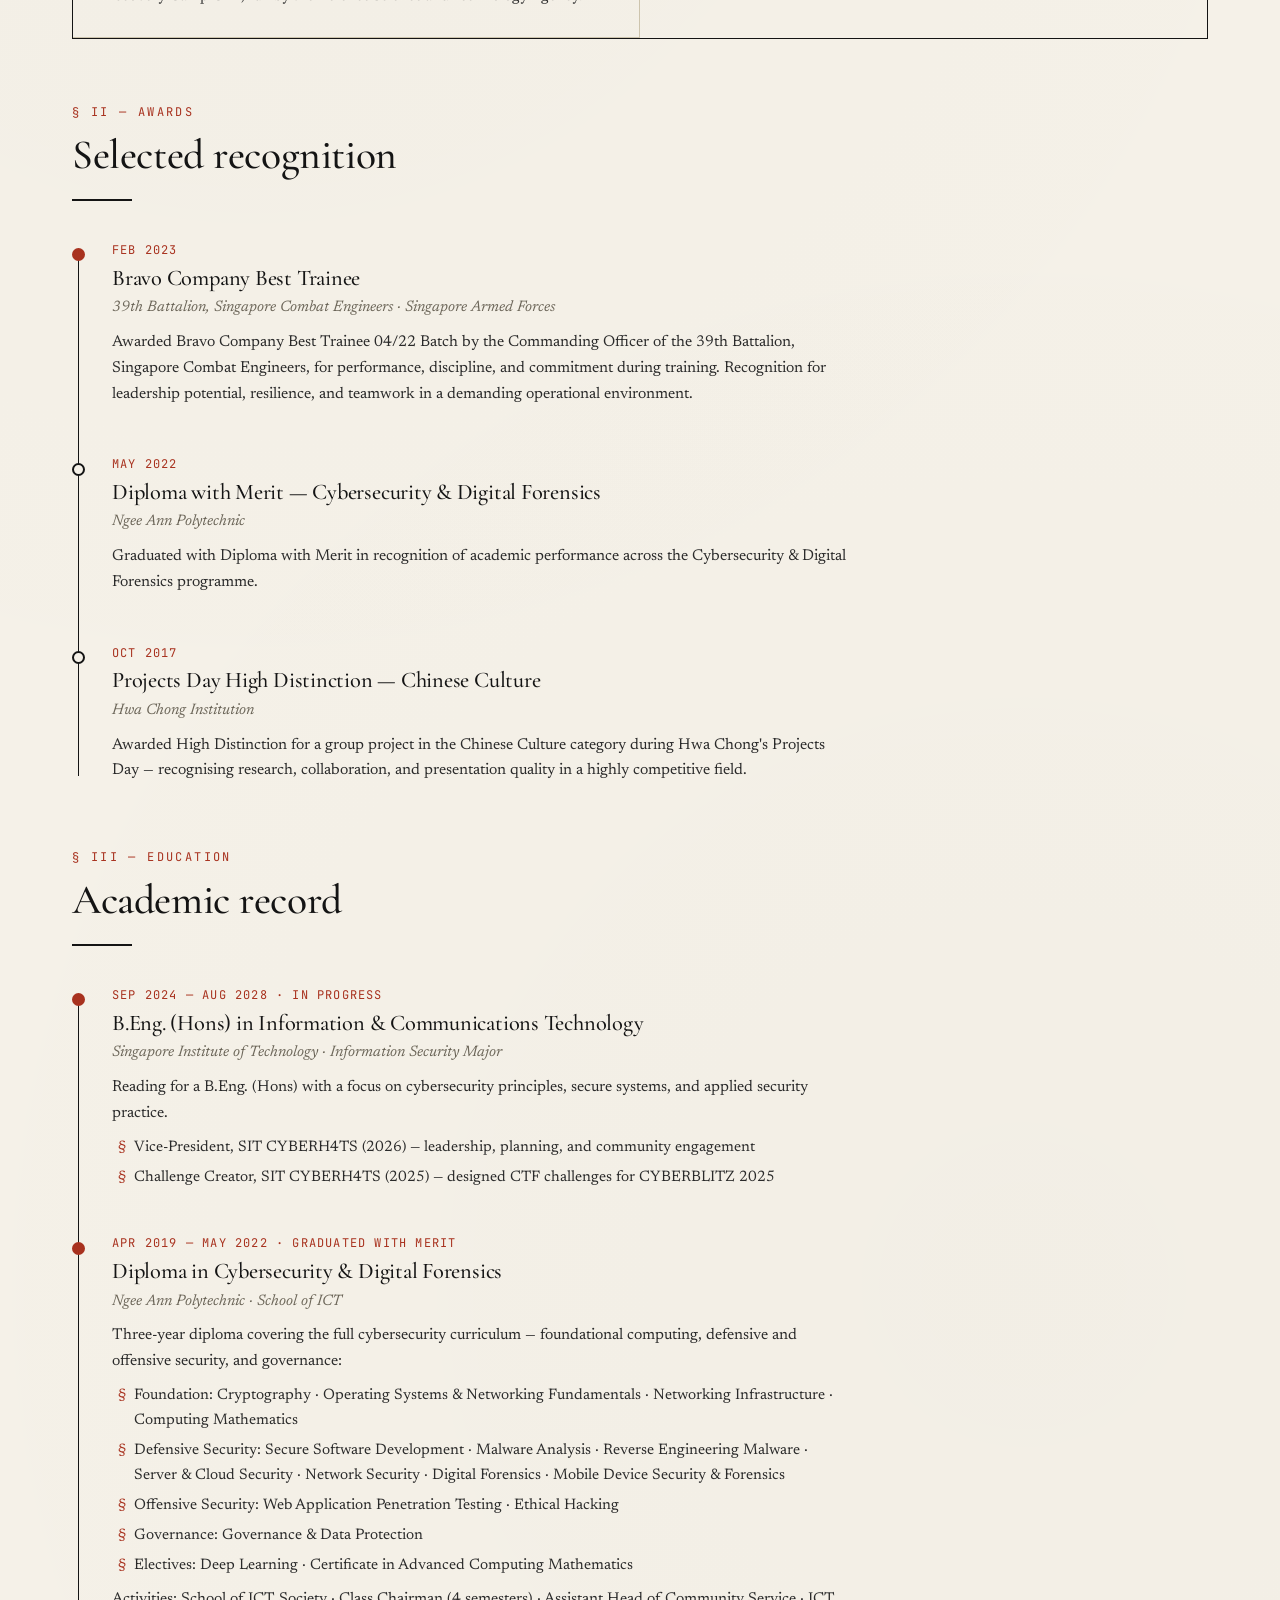
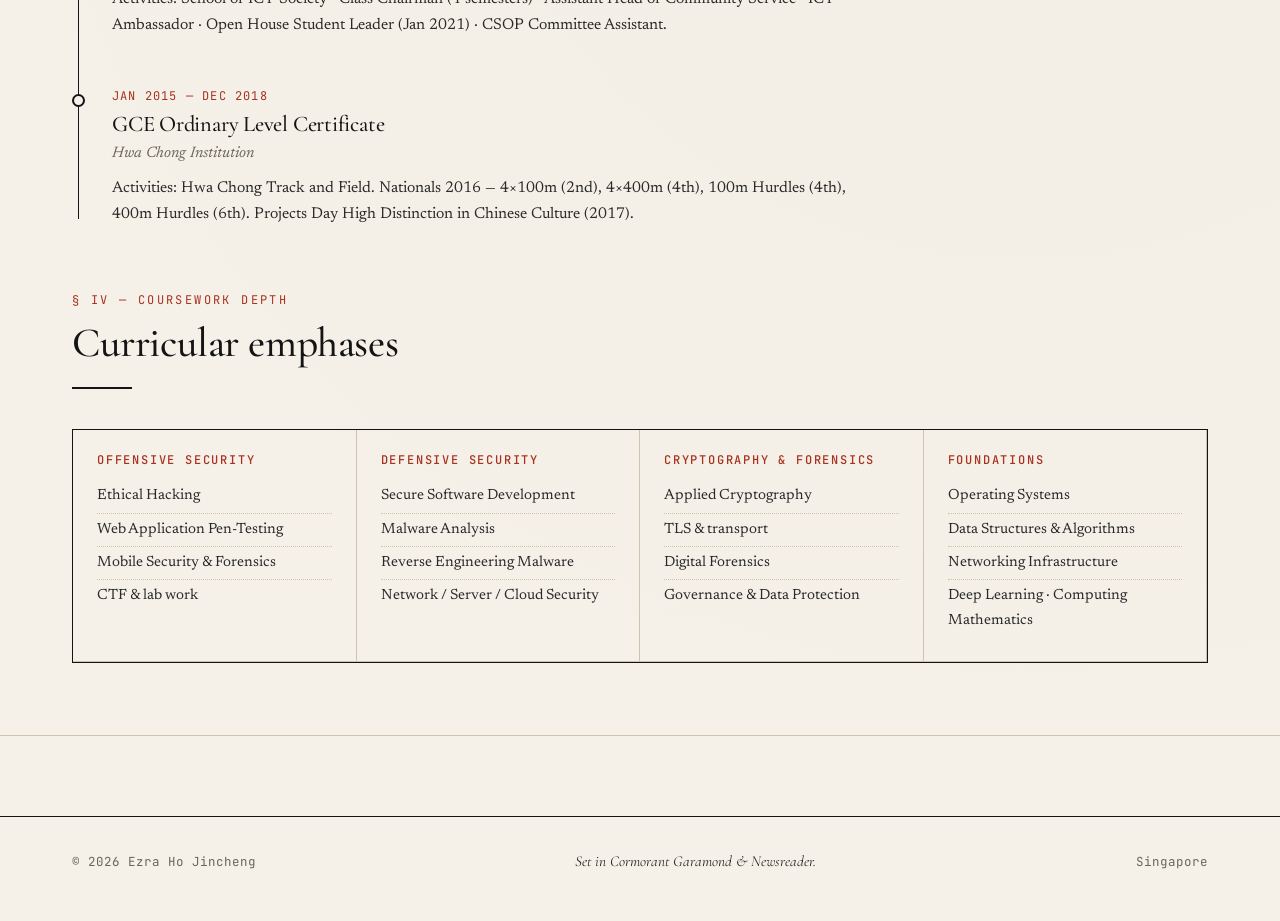
==== commit 08ef584f: "Add files via upload" ====
--- a/achievements.html
+++ b/achievements.html
@@ -16,7 +16,7 @@
   <header class="site-header">
     <div class="nav-wrap">
       <a class="brand" href="index.html">
-        Ezra Ho <span class="brand-mark">EST. 2024</span>
+        Ezra Ho
       </a>
       <button class="nav-toggle" aria-label="Toggle navigation">MENU</button>
       <nav class="site-nav" id="siteNav">
@@ -51,7 +51,7 @@
 
         <div class="section-heading">
           <p class="section-label">§ I — Competition Results</p>
-          <h2>Capture The Flag and cyber competition results</h2>
+          <h2>Capture The Flag Results</h2>
           <div class="rule" style="width:60px;height:2px;background:var(--ink);margin:1.25rem 0;"></div>
         </div>
         <div class="cert-list competition-results-list">
